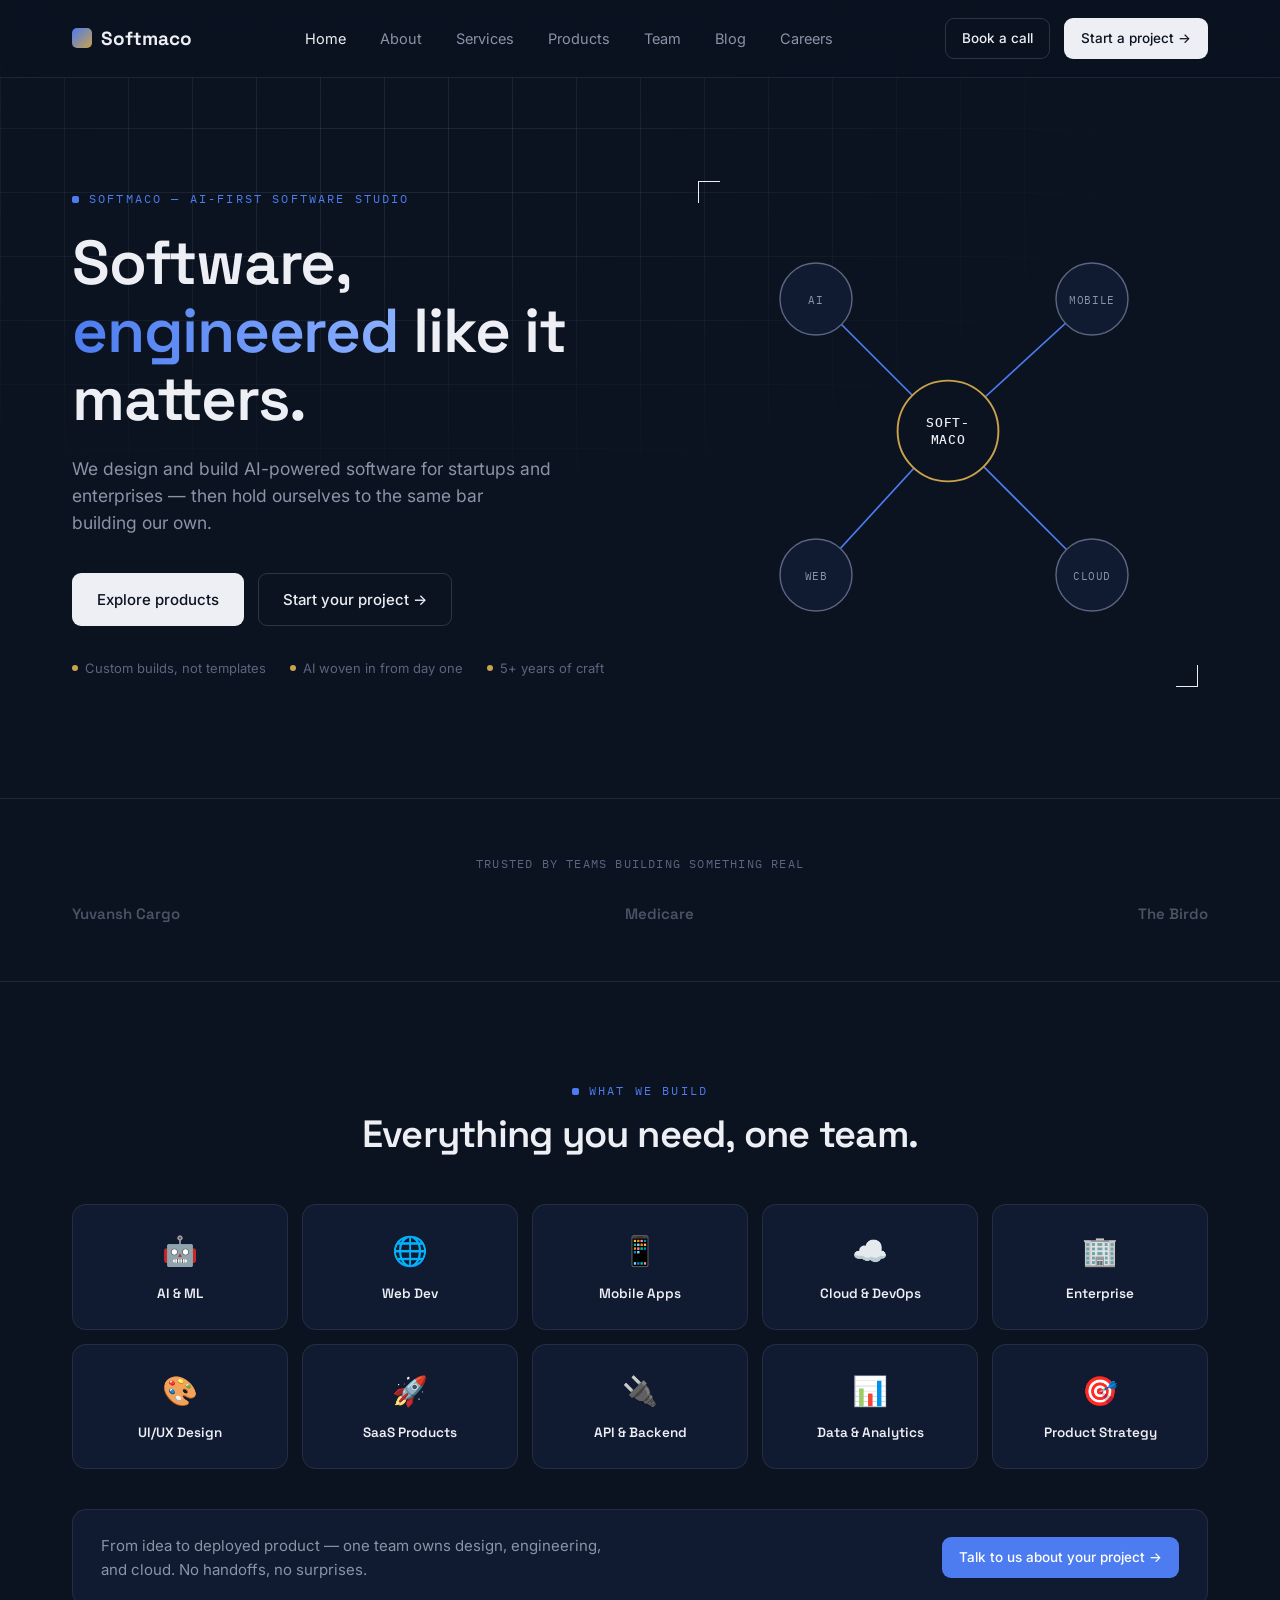
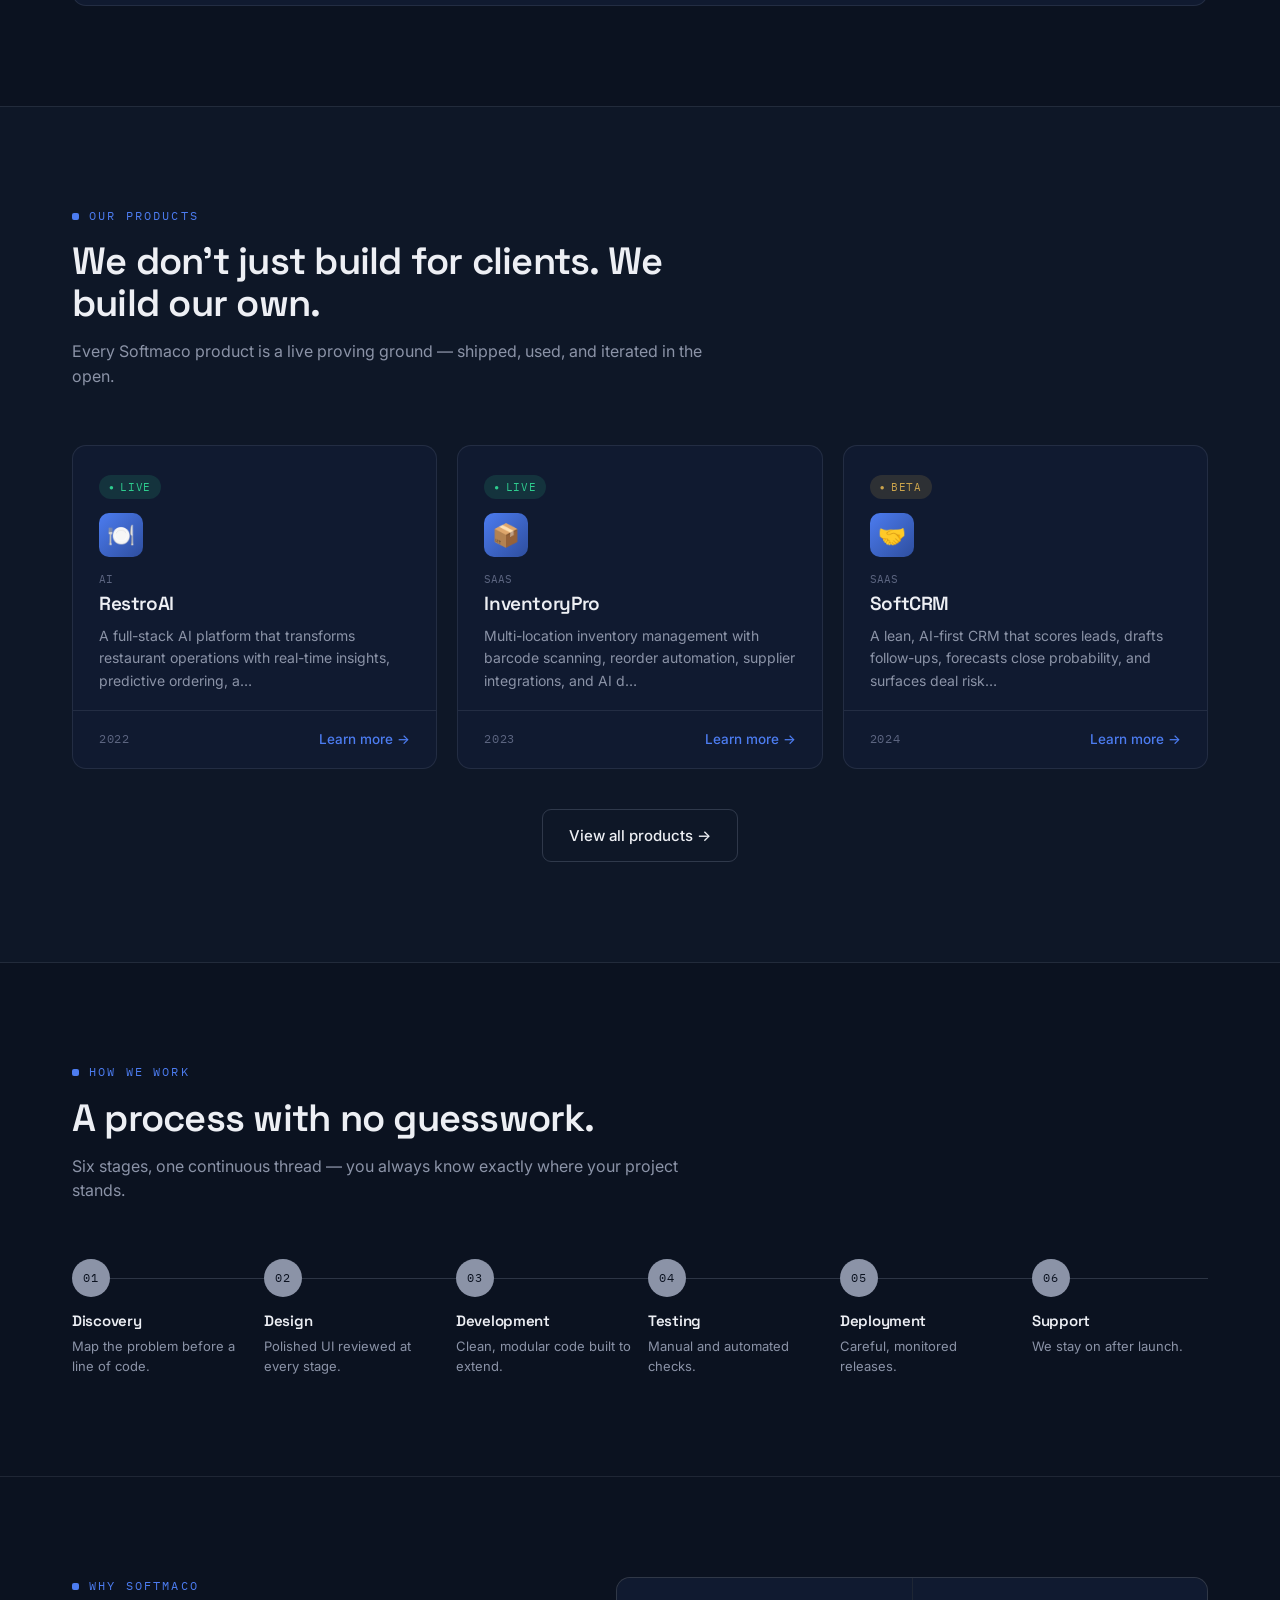
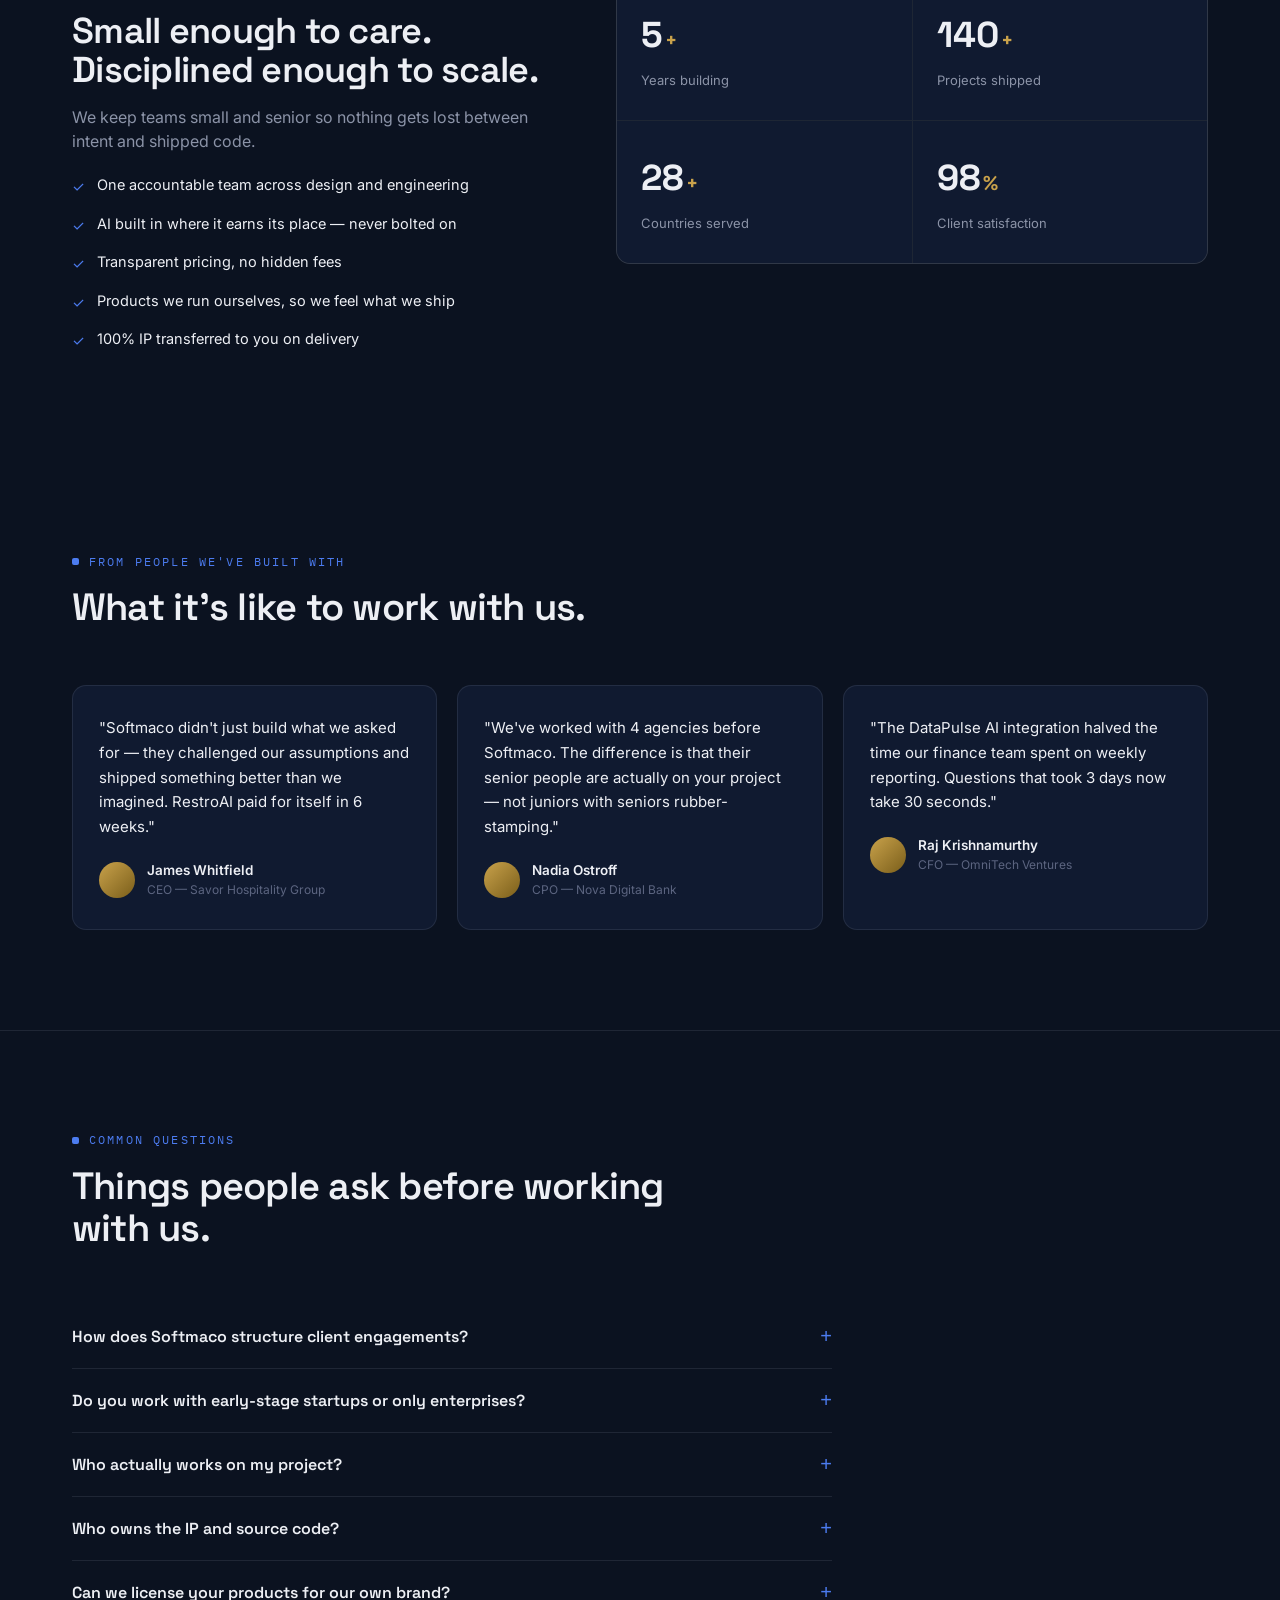
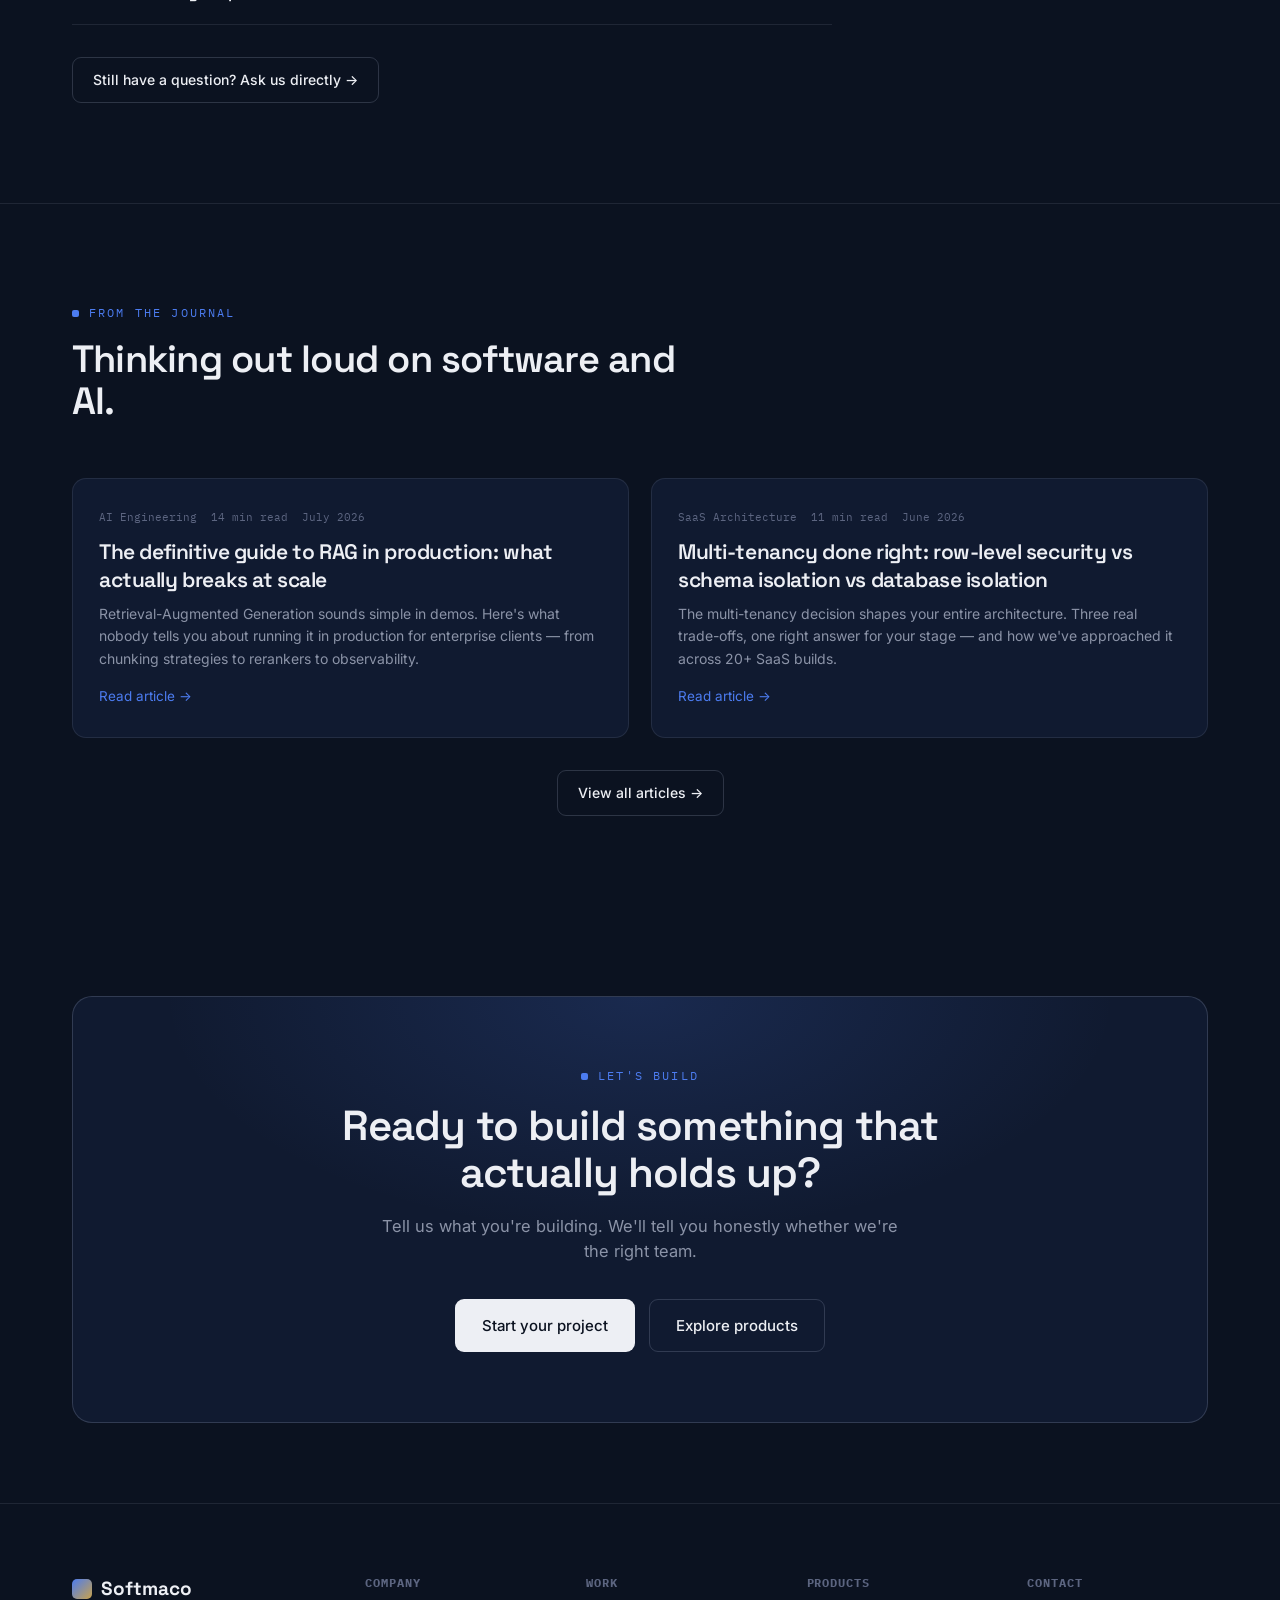
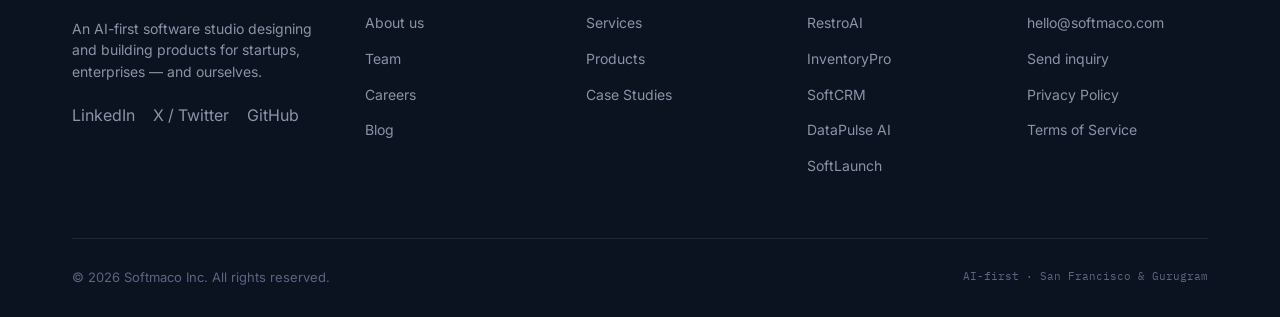
==== index.html @ 72029d17 "first commit" ====
<!DOCTYPE html>
<html lang="en">
<head>
  <meta charset="UTF-8">
  <meta name="viewport" content="width=device-width, initial-scale=1.0">
  <title>Softmaco — Software, engineered like it matters.</title>
  <meta name="description" content="Softmaco is an AI-first software studio. Custom software, AI solutions, mobile apps, SaaS, and enterprise digital products.">
  <meta property="og:title" content="Softmaco — Software, engineered like it matters.">
  <meta property="og:description" content="We design and build AI-powered products for startups and enterprises — then hold ourselves to the same bar building our own.">
  <meta property="og:type" content="website">
  <link rel="stylesheet" href="/css/theme.css">
  <style>
    /* ── page-specific overrides ── */
    main { padding-top: 0; }

    /* HERO */
    .hero {
      position: relative;
      padding: 190px 0 120px;
      overflow: hidden;
    }
    .hero::before {
      content: "";
      position: absolute;
      inset: 0;
      background-image:
        linear-gradient(var(--line) 1px, transparent 1px),
        linear-gradient(90deg, var(--line) 1px, transparent 1px);
      background-size: 64px 64px;
      mask-image: radial-gradient(ellipse 80% 60% at 30% 20%, black 10%, transparent 75%);
      -webkit-mask-image: radial-gradient(ellipse 80% 60% at 30% 20%, black 10%, transparent 75%);
      pointer-events: none;
    }
    .hero-grid {
      display: grid;
      grid-template-columns: 1.05fr 0.95fr;
      gap: 40px;
      align-items: center;
      position: relative;
    }
    .hero h1 { font-size: clamp(38px, 5vw, 62px); margin: 20px 0 22px; max-width: 620px; }
    .hero h1 .hl {
      background: linear-gradient(90deg, var(--azure), #8AB0FF);
      -webkit-background-clip: text;
      background-clip: text;
      color: transparent;
    }
    .hero p { color: var(--muted); font-size: 17.5px; max-width: 480px; margin-bottom: 36px; }
    .hero-actions { display: flex; gap: 14px; flex-wrap: wrap; }
    .hero-actions .btn { padding: 14px 24px; font-size: 15px; }
    .hero-note { margin-top: 32px; display: flex; gap: 24px; color: var(--muted-2); font-size: 13px; flex-wrap: wrap; }
    .hero-note span { display: flex; align-items: center; gap: 7px; }
    .hero-note .dot { width: 6px; height: 6px; border-radius: 50%; background: var(--brass); flex-shrink: 0; }

    /* DIAGRAM */
    .diagram-wrap { display: flex; align-items: center; justify-content: center; }
    .diagram-frame { position: relative; width: 100%; max-width: 480px; aspect-ratio: 1/1; }
    .diagram-frame svg { width: 100%; height: 100%; overflow: visible; }
    .corner { position: absolute; width: 22px; height: 22px; border-color: var(--line-strong); }
    .corner.tl { top:-10px; left:-10px; border-top:1px solid; border-left:1px solid; }
    .corner.br { bottom:-10px; right:-10px; border-bottom:1px solid; border-right:1px solid; }
    .node-path { stroke:var(--azure); stroke-width:1.4; fill:none; stroke-dasharray:340; stroke-dashoffset:340; animation:draw 1.6s ease forwards; }
    .node-path.d1{animation-delay:.15s} .node-path.d2{animation-delay:.3s} .node-path.d3{animation-delay:.45s} .node-path.d4{animation-delay:.6s}
    @keyframes draw { to { stroke-dashoffset: 0; } }
    .node-dot { fill:var(--panel); stroke:var(--muted-2); stroke-width:1.2; }
    .node-core { fill:var(--ink); stroke:var(--brass); stroke-width:1.6; animation:pulse-c 2.6s ease-in-out infinite; }
    @keyframes pulse-c { 0%,100%{filter:drop-shadow(0 0 0 rgba(201,162,75,.4))} 50%{filter:drop-shadow(0 0 8px rgba(201,162,75,.55))} }
    .node-label { font-family:'IBM Plex Mono',monospace; font-size:9.5px; fill:var(--muted); letter-spacing:.05em; }
    .node-label.core { fill:var(--text); font-size:11px; font-weight:500; }

    /* TRUSTED */
    .trusted { padding: 56px 0; border-top: 1px solid var(--line); border-bottom: 1px solid var(--line); }
    .trusted-label { color:var(--muted-2); font-size:12px; margin-bottom:28px; text-align:center; font-family:'IBM Plex Mono',monospace; text-transform:uppercase; letter-spacing:.1em; }
    .logo-row { display:flex; justify-content:space-between; align-items:center; flex-wrap:wrap; gap:28px; opacity:0.5; }
    .logo-row span { font-family:'Space Grotesk',sans-serif; font-weight:600; font-size:15px; color:var(--muted); }

    /* SERVICE CARD */
    .svc-icon { width:38px; height:38px; border-radius:9px; background:var(--azure-soft); display:flex; align-items:center; justify-content:center; font-size:17px; margin-bottom:18px; }
    .card-link { display:inline-flex; align-items:center; gap:6px; margin-top:18px; font-size:13.5px; color:var(--azure); font-weight:500; }

    /* PRODUCT CARD */
    .prod-card { padding:0; overflow:hidden; cursor:pointer; }
    .prod-top { padding:26px 26px 0; }
    .prod-logo { width:44px; height:44px; border-radius:10px; background:linear-gradient(135deg,var(--azure),#2E4E9E); display:flex; align-items:center; justify-content:center; font-size:1.4rem; margin-bottom:14px; }
    .prod-cat { font-family:'IBM Plex Mono',monospace; font-size:11px; color:var(--muted-2); text-transform:uppercase; margin-bottom:6px; }
    .prod-card h3 { font-size:19px; margin-bottom:10px; }
    .prod-desc { font-size:14px; color:var(--muted); line-height:1.6; }
    .prod-bottom { display:flex; justify-content:space-between; align-items:center; padding:18px 26px; margin-top:18px; border-top:1px solid var(--line); }
    .prod-year { font-family:'IBM Plex Mono',monospace; font-size:12px; color:var(--muted-2); }
    .prod-link { font-size:13.5px; color:var(--azure); font-weight:500; }

    /* PROCESS RAIL */
    .process-rail { display:grid; grid-template-columns:repeat(6,1fr); gap:16px; position:relative; }
    .process-rail::before { content:""; position:absolute; top:19px; left:0; right:0; height:1px; background:var(--line-strong); }
    .process-step { position:relative; z-index:1; }
    .process-num { font-family:'IBM Plex Mono',monospace; font-size:12px; color:var(--ink); background:var(--muted); width:38px; height:38px; border-radius:50%; display:flex; align-items:center; justify-content:center; margin-bottom:16px; transition:background .25s, color .25s; }
    .process-step:hover .process-num { background:var(--azure); color:#fff; }
    .process-step h4 { font-size:15px; margin-bottom:6px; }
    .process-step p { font-size:13px; color:var(--muted); }

    /* WHY */
    .why-layout { display:grid; grid-template-columns:0.9fr 1.1fr; gap:60px; align-items:start; }
    .why-list { margin-top:20px; display:flex; flex-direction:column; gap:14px; }
    .why-list li { display:flex; gap:12px; align-items:flex-start; font-size:14.5px; }
    .why-list .tick { color:var(--azure); flex-shrink:0; margin-top:2px; }

    /* TESTI */
    .testi-card blockquote { font-size:15px; line-height:1.65; margin-bottom:20px; }
    .testi-who { display:flex; align-items:center; gap:12px; }
    .testi-avatar { width:36px; height:36px; border-radius:50%; background:linear-gradient(135deg,var(--brass),#7a5e1a); flex-shrink:0; }
    .testi-name { font-size:13.5px; font-weight:600; }
    .testi-role { font-size:12px; color:var(--muted-2); }

    /* FAQ */
    .faq-item { border-bottom:1px solid var(--line); }
    .faq-btn { width:100%; padding:20px 0; background:none; border:none; display:flex; align-items:center; justify-content:space-between; gap:16px; cursor:pointer; text-align:left; }
    .faq-q { font-family:'Space Grotesk',sans-serif; font-size:16px; font-weight:600; color:var(--text); }
    .faq-ic { color:var(--azure); font-size:20px; flex-shrink:0; transition:transform .25s; }
    .faq-a { display:none; padding:0 0 20px; color:var(--muted); font-size:14.5px; line-height:1.75; }

    /* BLOG */
    .blog-meta { font-family:'IBM Plex Mono',monospace; font-size:11px; color:var(--muted-2); display:flex; gap:14px; margin-bottom:12px; }

    @media(max-width:980px) {
      .hero-grid { grid-template-columns:1fr; }
      .process-rail { grid-template-columns:repeat(3,1fr); }
      .process-rail::before { display:none; }
      .why-layout { grid-template-columns:1fr; }
    }
    @media(max-width:640px) {
      .hero { padding:140px 0 80px; }
      .process-rail { grid-template-columns:repeat(2,1fr); }
    }
  </style>
</head>
<body>
  <!-- shared.js injects <header> here -->

  <main>
    <!-- ── HERO ── -->
    <section class="hero">
      <div class="wrap hero-grid">
        <div>
          <div class="eyebrow">SOFTMACO — AI-FIRST SOFTWARE STUDIO</div>
          <h1>Software,<br><span class="hl">engineered</span> like it matters.</h1>
          <p>We design and build AI-powered software for startups and enterprises — then hold ourselves to the same bar building our own.</p>
          <div class="hero-actions">
            <a href="/products.html" class="btn btn-primary">Explore products</a>
            <a href="/contact.html" class="btn btn-ghost">Start your project →</a>
          </div>
          <div class="hero-note">
            <span><span class="dot"></span>Custom builds, not templates</span>
            <span><span class="dot"></span>AI woven in from day one</span>
            <span><span class="dot"></span>5+ years of craft</span>
          </div>
        </div>
        <!-- Diagram -->
        <div class="diagram-wrap">
          <div class="diagram-frame">
            <div class="corner tl"></div>
            <div class="corner br"></div>
            <svg viewBox="0 0 400 400">
              <path class="node-path d1" d="M200 200 L90 90"/>
              <path class="node-path d2" d="M200 200 L320 90"/>
              <path class="node-path d3" d="M200 200 L90 320"/>
              <path class="node-path d4" d="M200 200 L320 320"/>
              <circle class="node-dot" cx="90" cy="90" r="30"/>
              <text class="node-label" x="90" y="94" text-anchor="middle">AI</text>
              <circle class="node-dot" cx="320" cy="90" r="30"/>
              <text class="node-label" x="320" y="94" text-anchor="middle">MOBILE</text>
              <circle class="node-dot" cx="90" cy="320" r="30"/>
              <text class="node-label" x="90" y="324" text-anchor="middle">WEB</text>
              <circle class="node-dot" cx="320" cy="320" r="30"/>
              <text class="node-label" x="320" y="324" text-anchor="middle">CLOUD</text>
              <circle class="node-core" cx="200" cy="200" r="42"/>
              <text class="node-label core" x="200" y="197" text-anchor="middle">SOFT-</text>
              <text class="node-label core" x="200" y="211" text-anchor="middle">MACO</text>
            </svg>
          </div>
        </div>
      </div>
    </section>

    <!-- ── TRUSTED BY ── -->
    <section class="trusted">
      <div class="wrap">
        <div class="trusted-label">Trusted by teams building something real</div>
        <div class="logo-row">
          <span>Yuvansh Cargo</span>
          <span>Medicare</span>
          <span>The Birdo</span>
        </div>
      </div>
    </section>


    <!-- ── SERVICES ── -->
    <section id="services">
      <div class="wrap">
        <div class="section-head center reveal" style="max-width:580px;margin:0 auto 48px;">
          <div class="eyebrow center">WHAT WE BUILD</div>
          <h2 style="font-size:clamp(26px,3.4vw,38px);margin-top:14px;">Everything you need, one team.</h2>
        </div>

        <!-- Service tile grid -->
        <div class="svc-grid" style="display:grid;grid-template-columns:repeat(5,1fr);gap:14px;">
          <div class="svc-tile card reveal" style="padding:24px 18px;text-align:center;cursor:default;">
            <div class="svc-tile-icon">🤖</div>
            <div class="svc-tile-title">AI & ML</div>
          </div>
          <div class="svc-tile card reveal" style="padding:24px 18px;text-align:center;cursor:default;">
            <div class="svc-tile-icon">🌐</div>
            <div class="svc-tile-title">Web Dev</div>
          </div>
          <div class="svc-tile card reveal" style="padding:24px 18px;text-align:center;cursor:default;">
            <div class="svc-tile-icon">📱</div>
            <div class="svc-tile-title">Mobile Apps</div>
          </div>
          <div class="svc-tile card reveal" style="padding:24px 18px;text-align:center;cursor:default;">
            <div class="svc-tile-icon">☁️</div>
            <div class="svc-tile-title">Cloud & DevOps</div>
          </div>
          <div class="svc-tile card reveal" style="padding:24px 18px;text-align:center;cursor:default;">
            <div class="svc-tile-icon">🏢</div>
            <div class="svc-tile-title">Enterprise</div>
          </div>
          <div class="svc-tile card reveal" style="padding:24px 18px;text-align:center;cursor:default;">
            <div class="svc-tile-icon">🎨</div>
            <div class="svc-tile-title">UI/UX Design</div>
          </div>
          <div class="svc-tile card reveal" style="padding:24px 18px;text-align:center;cursor:default;">
            <div class="svc-tile-icon">🚀</div>
            <div class="svc-tile-title">SaaS Products</div>
          </div>
          <div class="svc-tile card reveal" style="padding:24px 18px;text-align:center;cursor:default;">
            <div class="svc-tile-icon">🔌</div>
            <div class="svc-tile-title">API & Backend</div>
          </div>
          <div class="svc-tile card reveal" style="padding:24px 18px;text-align:center;cursor:default;">
            <div class="svc-tile-icon">📊</div>
            <div class="svc-tile-title">Data & Analytics</div>
          </div>
          <div class="svc-tile card reveal" style="padding:24px 18px;text-align:center;cursor:default;">
            <div class="svc-tile-icon">🎯</div>
            <div class="svc-tile-title">Product Strategy</div>
          </div>
        </div>

        <!-- Tagline row -->
        <div class="svc-tagline reveal" style="display:flex;align-items:center;justify-content:space-between;flex-wrap:wrap;gap:20px;margin-top:40px;padding:24px 28px;background:var(--panel);border:1px solid var(--line);border-radius:var(--radius);">
          <p style="font-size:15px;color:var(--muted);max-width:500px;">From idea to deployed product — one team owns design, engineering, and cloud. No handoffs, no surprises.</p>
          <a href="/contact.html" class="btn btn-azure btn-sm" style="flex-shrink:0;">Talk to us about your project →</a>
        </div>
      </div>
    </section>

    <style>
      .svc-tile-icon { font-size:1.8rem; margin-bottom:10px; }
      .svc-tile-title { font-family:'Space Grotesk',sans-serif; font-size:13.5px; font-weight:600; color:var(--text); }
      .svc-tile:hover .svc-tile-icon { transform:scale(1.12); transition:transform .2s; }
      @media(max-width:980px){ .svc-grid{ grid-template-columns:repeat(4,1fr) !important; } }
      @media(max-width:600px){ .svc-grid{ grid-template-columns:repeat(2,1fr) !important; } }
    </style>



    <!-- ── PRODUCTS PREVIEW ── -->
    <section style="background:var(--panel-3);border-top:1px solid var(--line);border-bottom:1px solid var(--line);">
      <div class="wrap">
        <div class="section-head reveal">
          <div class="eyebrow">OUR PRODUCTS</div>
          <h2>We don't just build for clients. We build our own.</h2>
          <p>Every Softmaco product is a live proving ground — shipped, used, and iterated in the open.</p>
        </div>
        <div class="g3" id="home-products">
          <!-- filled by JS -->
        </div>
        <div style="text-align:center;margin-top:40px;" class="reveal">
          <a href="/products.html" class="btn btn-ghost btn-lg">View all products →</a>
        </div>
      </div>
    </section>

    <!-- ── PROCESS ── -->
    <section>
      <div class="wrap">
        <div class="section-head reveal">
          <div class="eyebrow">HOW WE WORK</div>
          <h2>A process with no guesswork.</h2>
          <p>Six stages, one continuous thread — you always know exactly where your project stands.</p>
        </div>
        <div class="process-rail">
          <div class="process-step reveal">
            <div class="process-num mono">01</div>
            <h4>Discovery</h4>
            <p>Map the problem before a line of code.</p>
          </div>
          <div class="process-step reveal">
            <div class="process-num mono">02</div>
            <h4>Design</h4>
            <p>Polished UI reviewed at every stage.</p>
          </div>
          <div class="process-step reveal">
            <div class="process-num mono">03</div>
            <h4>Development</h4>
            <p>Clean, modular code built to extend.</p>
          </div>
          <div class="process-step reveal">
            <div class="process-num mono">04</div>
            <h4>Testing</h4>
            <p>Manual and automated checks.</p>
          </div>
          <div class="process-step reveal">
            <div class="process-num mono">05</div>
            <h4>Deployment</h4>
            <p>Careful, monitored releases.</p>
          </div>
          <div class="process-step reveal">
            <div class="process-num mono">06</div>
            <h4>Support</h4>
            <p>We stay on after launch.</p>
          </div>
        </div>
      </div>
    </section>

    <!-- ── WHY SOFTMACO ── -->
    <section style="border-top:1px solid var(--line);">
      <div class="wrap why-layout">
        <div class="reveal">
          <div class="eyebrow">WHY SOFTMACO</div>
          <h2 style="font-size:clamp(26px,3vw,36px);margin-top:16px;">Small enough to care.<br>Disciplined enough to scale.</h2>
          <p style="color:var(--muted);margin-top:14px;">We keep teams small and senior so nothing gets lost between intent and shipped code.</p>
          <ul class="why-list">
            <li><span class="tick">✓</span>One accountable team across design and engineering</li>
            <li><span class="tick">✓</span>AI built in where it earns its place — never bolted on</li>
            <li><span class="tick">✓</span>Transparent pricing, no hidden fees</li>
            <li><span class="tick">✓</span>Products we run ourselves, so we feel what we ship</li>
            <li><span class="tick">✓</span>100% IP transferred to you on delivery</li>
          </ul>
        </div>
        <div class="stat-grid reveal">
          <div class="stat-cell"><div class="stat-num">5<span class="unit">+</span></div><div class="stat-label">Years building</div></div>
          <div class="stat-cell"><div class="stat-num">140<span class="unit">+</span></div><div class="stat-label">Projects shipped</div></div>
          <div class="stat-cell"><div class="stat-num">28<span class="unit">+</span></div><div class="stat-label">Countries served</div></div>
          <div class="stat-cell"><div class="stat-num">98<span class="unit">%</span></div><div class="stat-label">Client satisfaction</div></div>
        </div>
      </div>
    </section>

    <!-- ── TESTIMONIALS ── -->
    <section>
      <div class="wrap">
        <div class="section-head reveal">
          <div class="eyebrow">FROM PEOPLE WE'VE BUILT WITH</div>
          <h2>What it's like to work with us.</h2>
        </div>
        <div class="g3">
          <div class="card testi-card reveal">
            <blockquote>"Softmaco didn't just build what we asked for — they challenged our assumptions and shipped something better than we imagined. RestroAI paid for itself in 6 weeks."</blockquote>
            <div class="testi-who">
              <div class="testi-avatar"></div>
              <div><div class="testi-name">James Whitfield</div><div class="testi-role">CEO — Savor Hospitality Group</div></div>
            </div>
          </div>
          <div class="card testi-card reveal">
            <blockquote>"We've worked with 4 agencies before Softmaco. The difference is that their senior people are actually on your project — not juniors with seniors rubber-stamping."</blockquote>
            <div class="testi-who">
              <div class="testi-avatar"></div>
              <div><div class="testi-name">Nadia Ostroff</div><div class="testi-role">CPO — Nova Digital Bank</div></div>
            </div>
          </div>
          <div class="card testi-card reveal">
            <blockquote>"The DataPulse AI integration halved the time our finance team spent on weekly reporting. Questions that took 3 days now take 30 seconds."</blockquote>
            <div class="testi-who">
              <div class="testi-avatar"></div>
              <div><div class="testi-name">Raj Krishnamurthy</div><div class="testi-role">CFO — OmniTech Ventures</div></div>
            </div>
          </div>
        </div>
      </div>
    </section>

    <!-- ── FAQ ── -->
    <section style="border-top:1px solid var(--line);">
      <div class="wrap">
        <div class="section-head reveal">
          <div class="eyebrow">COMMON QUESTIONS</div>
          <h2>Things people ask before working with us.</h2>
        </div>
        <div style="max-width:760px;margin-bottom:32px;" id="home-faq">
          <!-- filled by JS -->
        </div>
        <a href="/contact.html" class="btn btn-ghost reveal">Still have a question? Ask us directly →</a>
      </div>
    </section>

    <!-- ── BLOG TEASER ── -->
    <section style="border-top:1px solid var(--line);">
      <div class="wrap">
        <div class="section-head reveal">
          <div class="eyebrow">FROM THE JOURNAL</div>
          <h2>Thinking out loud on software and AI.</h2>
        </div>
        <div class="g2" id="home-blog">
          <!-- filled by JS -->
        </div>
        <div style="text-align:center;margin-top:32px;" class="reveal">
          <a href="/blog.html" class="btn btn-ghost">View all articles →</a>
        </div>
      </div>
    </section>

    <!-- ── CTA ── -->
    <section style="padding:80px 0;">
      <div class="wrap">
        <div class="cta-box reveal">
          <div class="eyebrow center" style="margin-bottom:18px;">LET'S BUILD</div>
          <h2>Ready to build something that actually holds up?</h2>
          <p>Tell us what you're building. We'll tell you honestly whether we're the right team.</p>
          <div class="cta-actions">
            <a href="/contact.html" class="btn btn-primary btn-lg">Start your project</a>
            <a href="/products.html" class="btn btn-ghost btn-lg">Explore products</a>
          </div>
        </div>
      </div>
    </section>
  </main>

  <!-- shared.js injects <footer> here -->
  <script src="/js/data.js"></script>
  <script src="/js/shared.js"></script>
  <script>
    /* ── Product preview (first 3) ── */
    function badgeHtml(s) {
      if (s==='Live') return '<span class="badge badge-live">Live</span>';
      if (s==='Beta') return '<span class="badge badge-beta">Beta</span>';
      return '<span class="badge badge-dev">' + s + '</span>';
    }

    const grid = document.getElementById('home-products');
    grid.innerHTML = SOFTMACO_DATA.products.slice(0, 3).map(p => `
      <div class="card prod-card reveal" onclick="location.href='/product.html?id=${p.id}'">
        <div class="prod-top">
          ${badgeHtml(p.status)}
          <div class="prod-logo" style="margin-top:14px;">${p.logo}</div>
          <div class="prod-cat">${p.category}</div>
          <h3>${p.name}</h3>
          <p class="prod-desc">${p.description.substring(0,110)}…</p>
        </div>
        <div class="prod-bottom">
          <span class="prod-year mono">${p.launchDate}</span>
          <span class="prod-link">Learn more →</span>
        </div>
      </div>`).join('');

    /* ── FAQ accordion ── */
    const faqEl = document.getElementById('home-faq');
    faqEl.innerHTML = SOFTMACO_DATA.faqs.slice(0, 5).map((f, i) => `
      <div class="faq-item reveal">
        <button class="faq-btn" onclick="var a=this.nextElementSibling,ic=this.querySelector('.faq-ic'),op=a.style.display==='block';a.style.display=op?'none':'block';ic.style.transform=op?'rotate(0deg)':'rotate(45deg)'">
          <span class="faq-q">${f.question}</span>
          <span class="faq-ic">+</span>
        </button>
        <div class="faq-a">${f.answer}</div>
      </div>`).join('');

    /* ── Blog teaser (first 2) ── */
    const blogEl = document.getElementById('home-blog');
    blogEl.innerHTML = SOFTMACO_DATA.blogPosts.slice(0, 2).map(b => `
      <div class="card reveal" style="cursor:pointer;" onclick="location.href='/blog.html'">
        <div class="blog-meta"><span>${b.category}</span><span>${b.readTime}</span><span>${b.date}</span></div>
        <h3 style="font-size:clamp(17px,2vw,21px);margin-bottom:10px;line-height:1.3;">${b.title}</h3>
        <p style="color:var(--muted);font-size:14px;line-height:1.6;margin-bottom:16px;">${b.excerpt}</p>
        <div style="color:var(--azure);font-size:13.5px;">Read article →</div>
      </div>`).join('');
  </script>
</body>
</html>
---- css/theme.css ----
/* ============================================================
   SOFTMACO — Shared Design System  (theme.css)
   Blueprint Dark Theme · Space Grotesk / IBM Plex Mono / Inter
   ============================================================ */
@import url('https://fonts.googleapis.com/css2?family=Space+Grotesk:wght@400;500;600;700&family=Inter:wght@400;500;600&family=IBM+Plex+Mono:wght@400;500&display=swap');

:root {
  --ink: #0B1220; --panel: #101A30; --panel-2: #14203A; --panel-3: #0e1727;
  --line: rgba(200,210,235,.10); --line-strong: rgba(200,210,235,.18);
  --azure: #4C7CF0; --azure-soft: rgba(76,124,240,.14); --azure-glow: rgba(76,124,240,.30);
  --brass: #C9A24B; --brass-soft: rgba(201,162,75,.16);
  --emerald: #2ECC8E; --emerald-soft: rgba(46,204,142,.14);
  --rose: #F04C6C;
  --text: #EDEFF4; --muted: #8B93A7; --muted-2: #5C6580;
  --radius: 14px; --radius-sm: 8px; --radius-lg: 20px;
}
*,*::before,*::after{box-sizing:border-box;margin:0;padding:0}
html{scroll-behavior:smooth}
body{background:var(--ink);color:var(--text);font-family:'Inter',sans-serif;line-height:1.55;-webkit-font-smoothing:antialiased;overflow-x:hidden}
::selection{background:var(--azure);color:#fff}
a{color:inherit;text-decoration:none} ul{list-style:none} img{max-width:100%;display:block}
h1,h2,h3,h4{font-family:'Space Grotesk',sans-serif;font-weight:600;letter-spacing:-.02em;line-height:1.1}
:focus-visible{outline:2px solid var(--azure);outline-offset:3px;border-radius:4px}

/* ── layout ── */
.wrap{max-width:1200px;margin:0 auto;padding:0 32px}
.g2{display:grid;grid-template-columns:repeat(2,1fr);gap:22px}
.g3{display:grid;grid-template-columns:repeat(3,1fr);gap:20px}
.g4{display:grid;grid-template-columns:repeat(4,1fr);gap:18px}
@media(max-width:980px){.g3,.g4{grid-template-columns:repeat(2,1fr)}}
@media(max-width:600px){.g2,.g3,.g4{grid-template-columns:1fr}}

/* ── type helpers ── */
.mono{font-family:'IBM Plex Mono',monospace;letter-spacing:.06em}
.eyebrow{font-family:'IBM Plex Mono',monospace;font-size:12px;letter-spacing:.18em;text-transform:uppercase;color:var(--azure);display:flex;align-items:center;gap:10px}
.eyebrow::before{content:"";width:7px;height:7px;background:var(--azure);border-radius:2px;flex-shrink:0}
.eyebrow.center{justify-content:center}

/* ── buttons ── */
.btn{display:inline-flex;align-items:center;gap:8px;padding:11px 20px;border-radius:9px;font-size:14px;font-weight:500;cursor:pointer;border:1px solid transparent;transition:transform .18s,box-shadow .18s,background .18s,border-color .18s;white-space:nowrap;font-family:'Inter',sans-serif}
.btn-primary{background:var(--text);color:var(--ink)}
.btn-primary:hover{transform:translateY(-1px);box-shadow:0 8px 24px rgba(237,239,244,.15)}
.btn-ghost{border-color:var(--line-strong);color:var(--text);background:transparent}
.btn-ghost:hover{border-color:var(--azure);background:var(--azure-soft)}
.btn-azure{background:var(--azure);color:#fff}
.btn-azure:hover{transform:translateY(-1px);box-shadow:0 8px 24px var(--azure-glow)}
.btn-sm{padding:9px 16px;font-size:13.5px}
.btn-lg{padding:14px 26px;font-size:15px}

/* ── cards ── */
.card{position:relative;background:var(--panel);border:1px solid var(--line);border-radius:var(--radius);padding:30px 26px;transition:border-color .25s,transform .25s,background .25s}
.card::before,.card::after{content:"";position:absolute;width:14px;height:14px;border-color:var(--azure);opacity:0;transition:opacity .25s}
.card::before{top:8px;left:8px;border-top:1px solid;border-left:1px solid}
.card::after{bottom:8px;right:8px;border-bottom:1px solid;border-right:1px solid}
.card:hover{transform:translateY(-4px);border-color:rgba(76,124,240,.35);background:var(--panel-2)}
.card:hover::before,.card:hover::after{opacity:1}

/* ── section ── */
section{position:relative;padding:100px 0}
.section-head{max-width:640px;margin-bottom:56px}
.section-head h2{font-size:clamp(28px,3.4vw,38px);margin-top:16px}
.section-head p{color:var(--muted);margin-top:14px;font-size:16px}
.section-head.center{text-align:center;max-width:720px;margin-left:auto;margin-right:auto}

/* ── badges ── */
.badge{display:inline-flex;align-items:center;gap:6px;font-family:'IBM Plex Mono',monospace;font-size:10.5px;letter-spacing:.06em;text-transform:uppercase;padding:4px 10px;border-radius:100px}
.badge-live{color:var(--emerald);background:var(--emerald-soft)}
.badge-beta{color:var(--brass);background:var(--brass-soft)}
.badge-dev{color:var(--azure);background:var(--azure-soft)}
.badge-live::before,.badge-beta::before,.badge-dev::before{content:"●";font-size:8px}

/* ── tech pills ── */
.tech-row{display:flex;flex-wrap:wrap;gap:8px}
.tech-pill{padding:4px 10px;background:var(--panel-2);border:1px solid var(--line-strong);border-radius:var(--radius-sm);font-family:'IBM Plex Mono',monospace;font-size:11px;color:var(--muted)}

/* ── nav ── */
header{position:fixed;top:0;left:0;right:0;z-index:200;background:rgba(11,18,32,.72);backdrop-filter:blur(14px);-webkit-backdrop-filter:blur(14px);border-bottom:1px solid var(--line);transition:box-shadow .3s}
nav{max-width:1200px;margin:0 auto;padding:18px 32px;display:flex;align-items:center;justify-content:space-between}
.logo{font-family:'Space Grotesk',sans-serif;font-weight:700;font-size:19px;display:flex;align-items:center;gap:9px;cursor:pointer}
.logo .mark{width:20px;height:20px;border-radius:5px;background:linear-gradient(135deg,var(--azure),var(--brass));flex-shrink:0}
.nav-links{display:flex;gap:34px}
.nav-links a{font-size:14.5px;color:var(--muted);transition:color .2s}
.nav-links a:hover,.nav-links a.active{color:var(--text)}
.nav-cta{display:flex;align-items:center;gap:14px}
.menu-toggle{display:none;background:none;border:1px solid var(--line-strong);color:var(--text);font-size:18px;cursor:pointer;padding:8px 12px;border-radius:var(--radius-sm)}
.mobile-nav{display:none;position:fixed;top:61px;left:0;right:0;z-index:190;background:rgba(11,18,32,.97);backdrop-filter:blur(16px);border-bottom:1px solid var(--line);padding:24px 32px;flex-direction:column;gap:20px}
.mobile-nav.open{display:flex}
.mobile-nav a{font-size:16px;color:var(--muted)}
.mobile-nav a:hover{color:var(--text)}

/* ── footer ── */
footer{border-top:1px solid var(--line);padding:70px 0 30px}
.footer-top{display:grid;grid-template-columns:1.4fr repeat(4,1fr);gap:40px;margin-bottom:60px}
.footer-brand p{color:var(--muted);font-size:14px;margin-top:14px;max-width:260px}
.footer-col h5{font-family:'IBM Plex Mono',monospace;font-size:11.5px;letter-spacing:.08em;text-transform:uppercase;color:var(--muted-2);margin-bottom:18px}
.footer-col ul{display:flex;flex-direction:column;gap:11px}
.footer-col a{font-size:14px;color:var(--muted);transition:color .2s}
.footer-col a:hover{color:var(--text)}
.footer-bottom{display:flex;justify-content:space-between;align-items:center;padding-top:28px;border-top:1px solid var(--line);color:var(--muted-2);font-size:13px;flex-wrap:wrap;gap:16px}
.footer-social{display:flex;gap:18px}
.footer-social a{color:var(--muted);transition:color .2s}
.footer-social a:hover{color:var(--text)}

/* ── breadcrumb ── */
.breadcrumb{font-family:'IBM Plex Mono',monospace;font-size:12px;color:var(--muted-2);display:flex;gap:8px;align-items:center;margin-bottom:32px}
.breadcrumb a:hover{color:var(--text)}
.breadcrumb .sep{color:var(--muted-2)}
.breadcrumb .current{color:var(--azure)}

/* ── filter bar ── */
.filter-bar{display:flex;align-items:center;justify-content:space-between;gap:16px;margin-bottom:40px;flex-wrap:wrap}
.filter-pills{display:flex;gap:8px;flex-wrap:wrap}
.filter-pill{padding:8px 16px;background:var(--panel);border:1px solid var(--line);border-radius:100px;font-size:13px;color:var(--muted);cursor:pointer;transition:all .2s;font-family:'Inter',sans-serif}
.filter-pill:hover,.filter-pill.active{color:var(--text);border-color:var(--azure);background:var(--azure-soft)}
.search-wrap{position:relative}
.search-input{padding:9px 14px 9px 38px;background:var(--panel);border:1px solid var(--line-strong);border-radius:9px;color:var(--text);font-size:14px;outline:none;width:240px;font-family:'Inter',sans-serif}
.search-input:focus{border-color:var(--azure)}
.search-icon{position:absolute;left:12px;top:50%;transform:translateY(-50%);color:var(--muted-2);font-size:14px}

/* ── cta box ── */
.cta-box{position:relative;background:var(--panel);border:1px solid var(--line-strong);border-radius:20px;padding:70px 60px;text-align:center;overflow:hidden}
.cta-box::before{content:"";position:absolute;inset:0;background:radial-gradient(ellipse 60% 80% at 50% 0%,rgba(76,124,240,.16),transparent 70%);pointer-events:none}
.cta-box h2{font-size:clamp(28px,3.6vw,42px);max-width:640px;margin:0 auto 18px;position:relative}
.cta-box p{color:var(--muted);font-size:16.5px;max-width:520px;margin:0 auto 34px;position:relative}
.cta-actions{display:flex;gap:14px;justify-content:center;flex-wrap:wrap;position:relative}

/* ── stat grid ── */
.stat-grid{display:grid;grid-template-columns:repeat(2,1fr);gap:1px;background:var(--line);border:1px solid var(--line);border-radius:var(--radius);overflow:hidden}
.stat-cell{background:var(--panel);padding:30px 24px}
.stat-num{font-family:'Space Grotesk',sans-serif;font-size:36px;font-weight:700;display:flex;align-items:baseline;gap:2px}
.stat-num .unit{font-size:20px;color:var(--brass)}
.stat-label{color:var(--muted);font-size:13px;margin-top:6px}

/* ── reveal anim ── */
.reveal{opacity:0;transform:translateY(18px);transition:opacity .7s,transform .7s}
.reveal.in{opacity:1;transform:translateY(0)}

/* ── page fade ── */
main{animation:pageFade .35s ease}
@keyframes pageFade{from{opacity:0;transform:translateY(10px)}to{opacity:1;transform:translateY(0)}}

/* ── form ── */
.form-group{margin-bottom:20px}
.form-label{display:block;font-size:13px;color:var(--muted);margin-bottom:8px;font-family:'IBM Plex Mono',monospace;letter-spacing:.04em;text-transform:uppercase}
.form-input,.form-textarea,.form-select{width:100%;padding:12px 16px;background:var(--panel-2);border:1px solid var(--line-strong);border-radius:var(--radius-sm);color:var(--text);font-family:'Inter',sans-serif;font-size:14.5px;outline:none;transition:border-color .2s}
.form-input:focus,.form-textarea:focus,.form-select:focus{border-color:var(--azure)}
.form-textarea{resize:vertical;min-height:120px}

/* ── toast ── */
.toast-container{position:fixed;bottom:24px;right:24px;z-index:9999;display:flex;flex-direction:column;gap:10px}
.toast{padding:14px 20px;background:var(--panel-2);border:1px solid var(--emerald);border-radius:var(--radius);color:var(--text);font-size:14px;display:flex;align-items:center;gap:10px;box-shadow:0 12px 32px rgba(0,0,0,.4);animation:slideIn .3s ease}
@keyframes slideIn{from{opacity:0;transform:translateX(40px)}to{opacity:1;transform:translateX(0)}}

/* ── metric row ── */
.metric-row{display:grid;grid-template-columns:repeat(3,1fr);gap:1px;background:var(--line);border-radius:var(--radius-sm);overflow:hidden;margin-top:24px}
.metric-cell{background:var(--panel-2);padding:20px 16px;text-align:center}
.metric-val{font-family:'Space Grotesk',sans-serif;font-size:28px;font-weight:700;color:var(--azure)}
.metric-lbl{font-size:12px;color:var(--muted);margin-top:4px}

/* ── responsive ── */
@media(max-width:980px){.footer-top{grid-template-columns:1fr 1fr}}
@media(max-width:640px){
  .nav-links{display:none}.nav-cta .btn-ghost{display:none}.menu-toggle{display:block}
  section{padding:72px 0}.cta-box{padding:48px 24px}
  .footer-top{grid-template-columns:1fr;gap:32px}
}
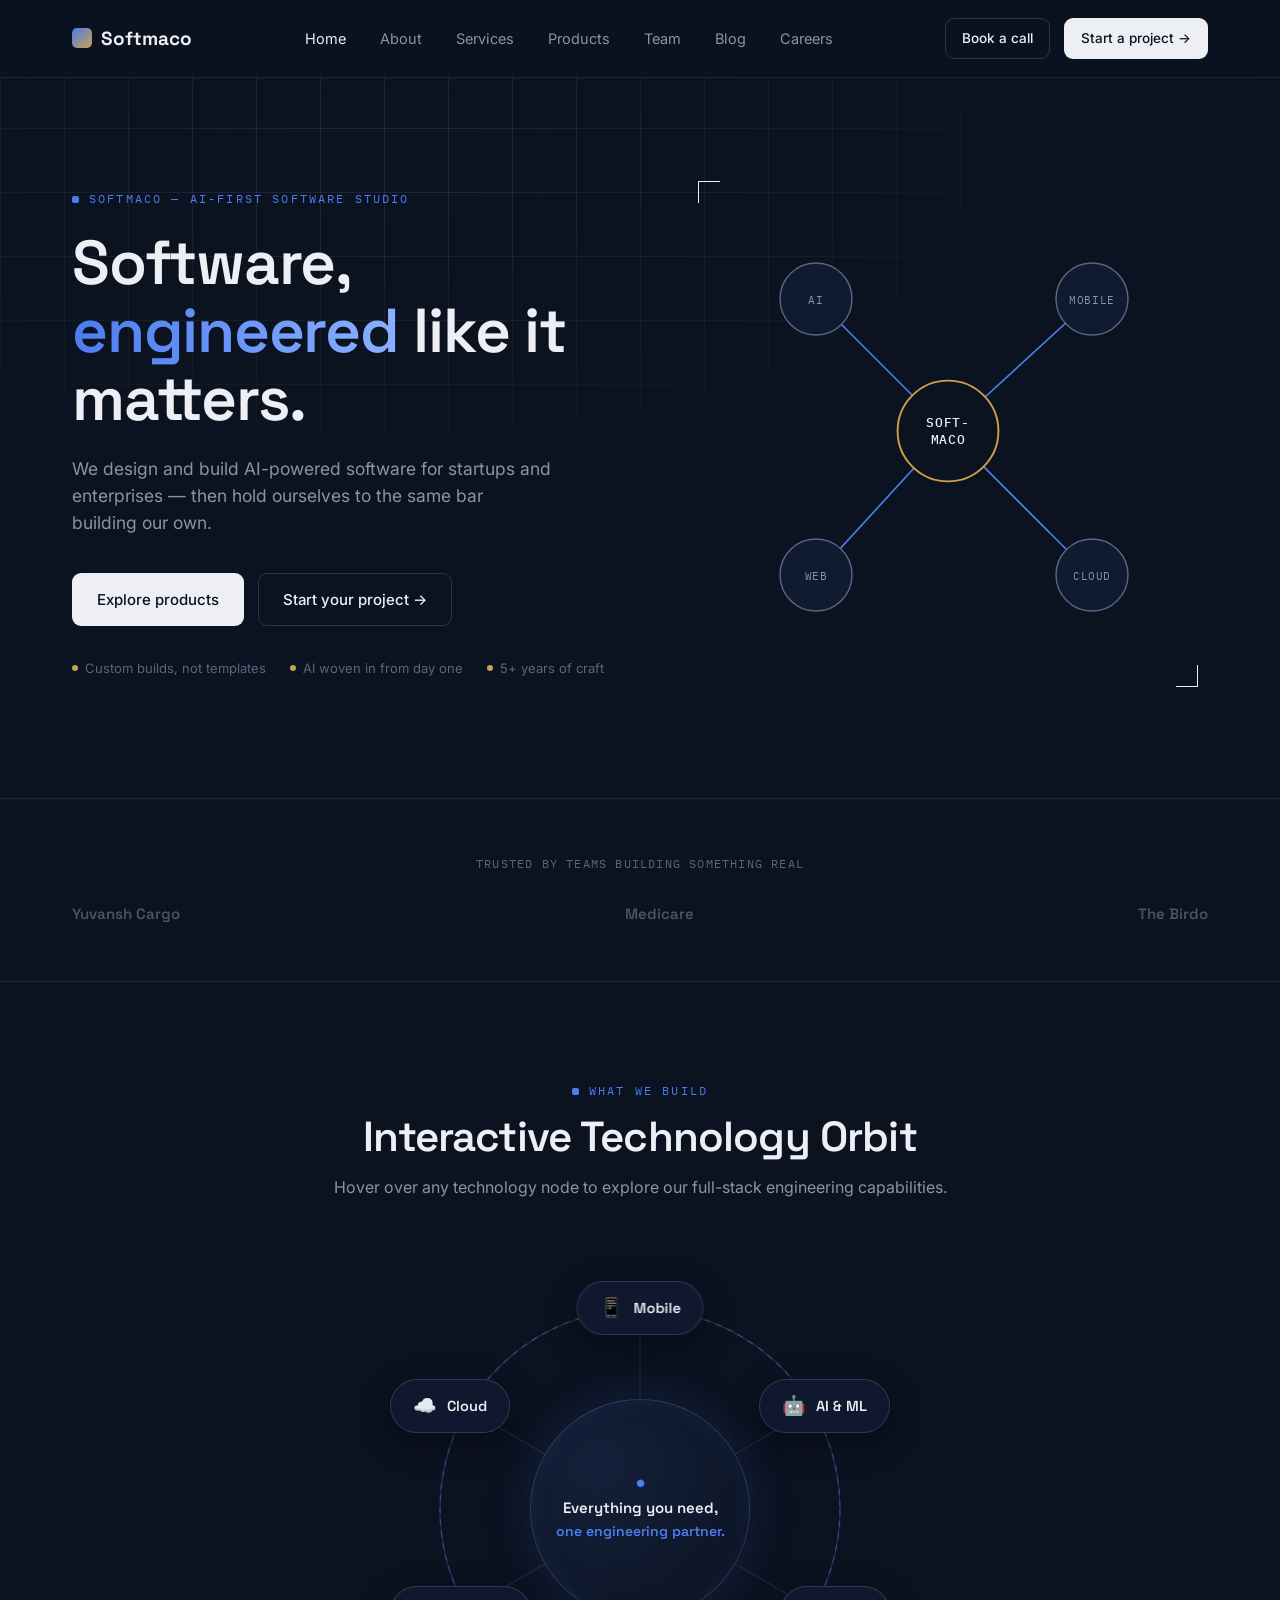
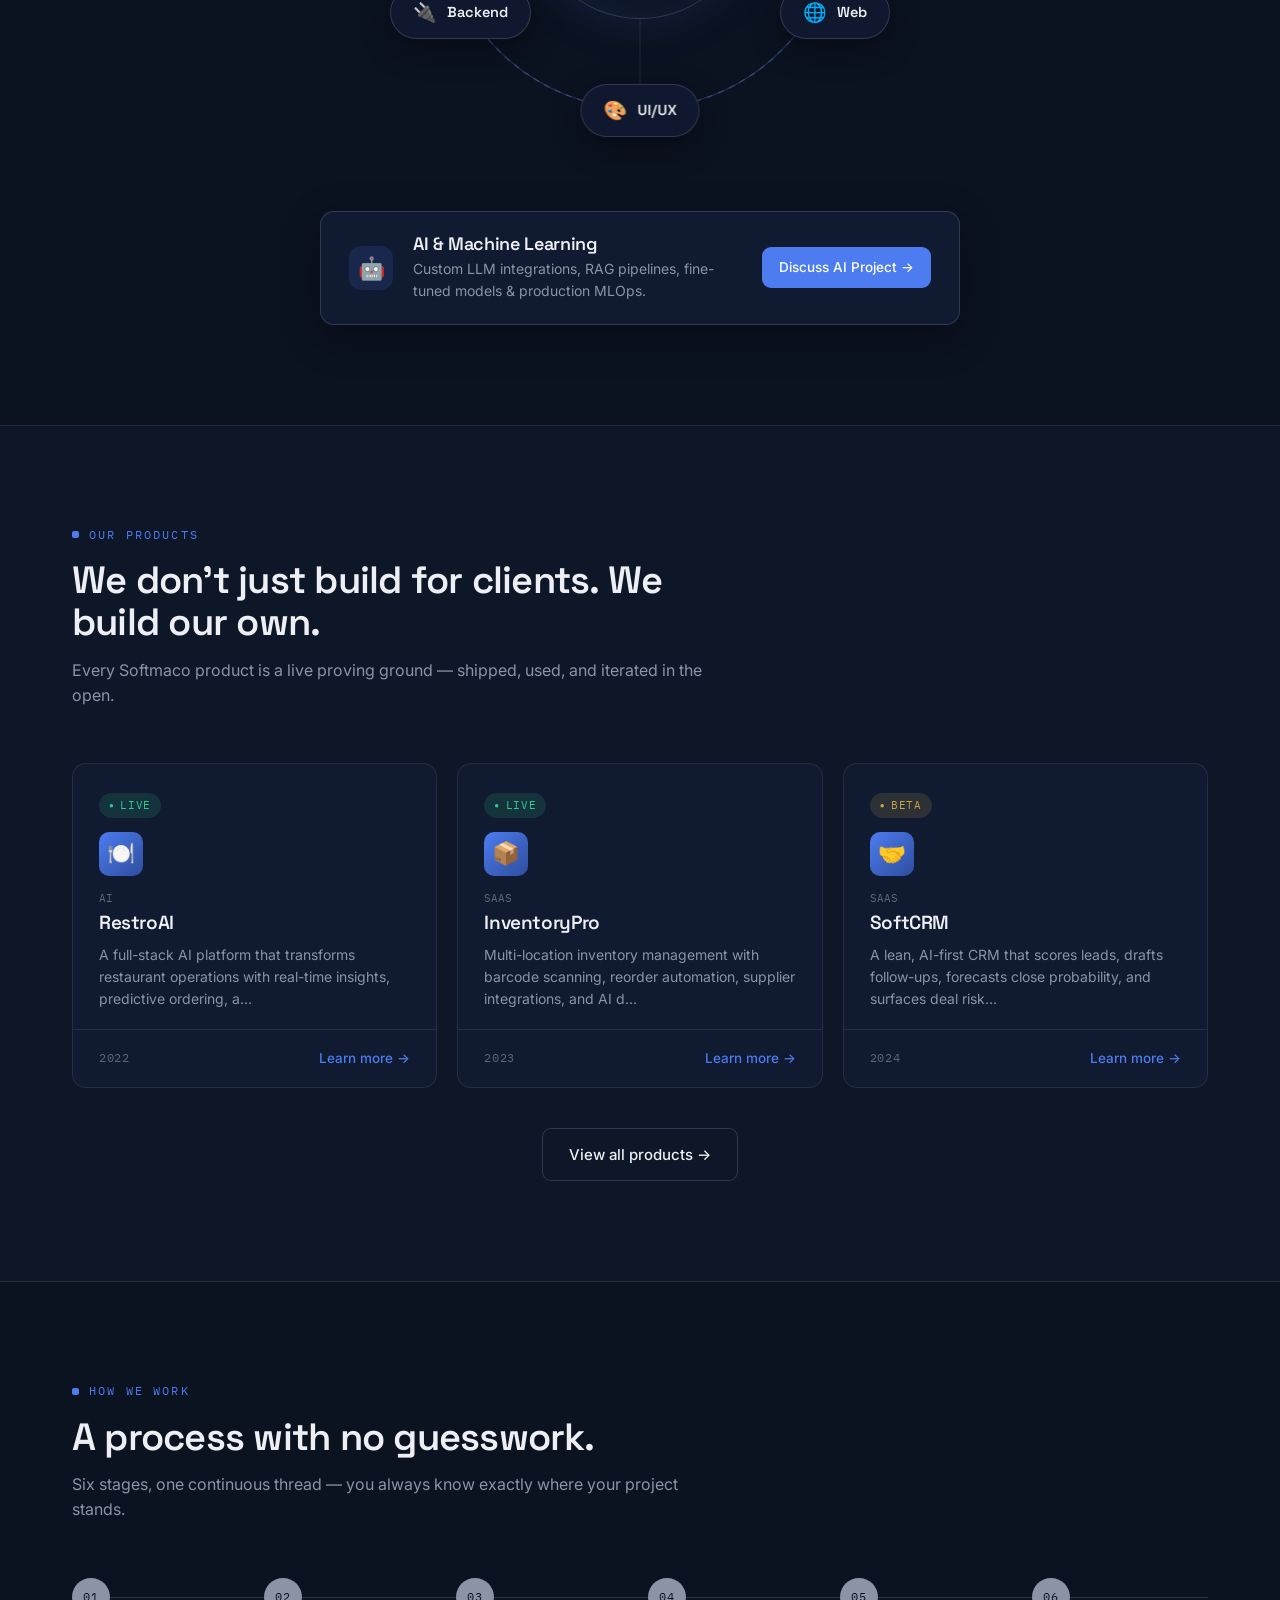
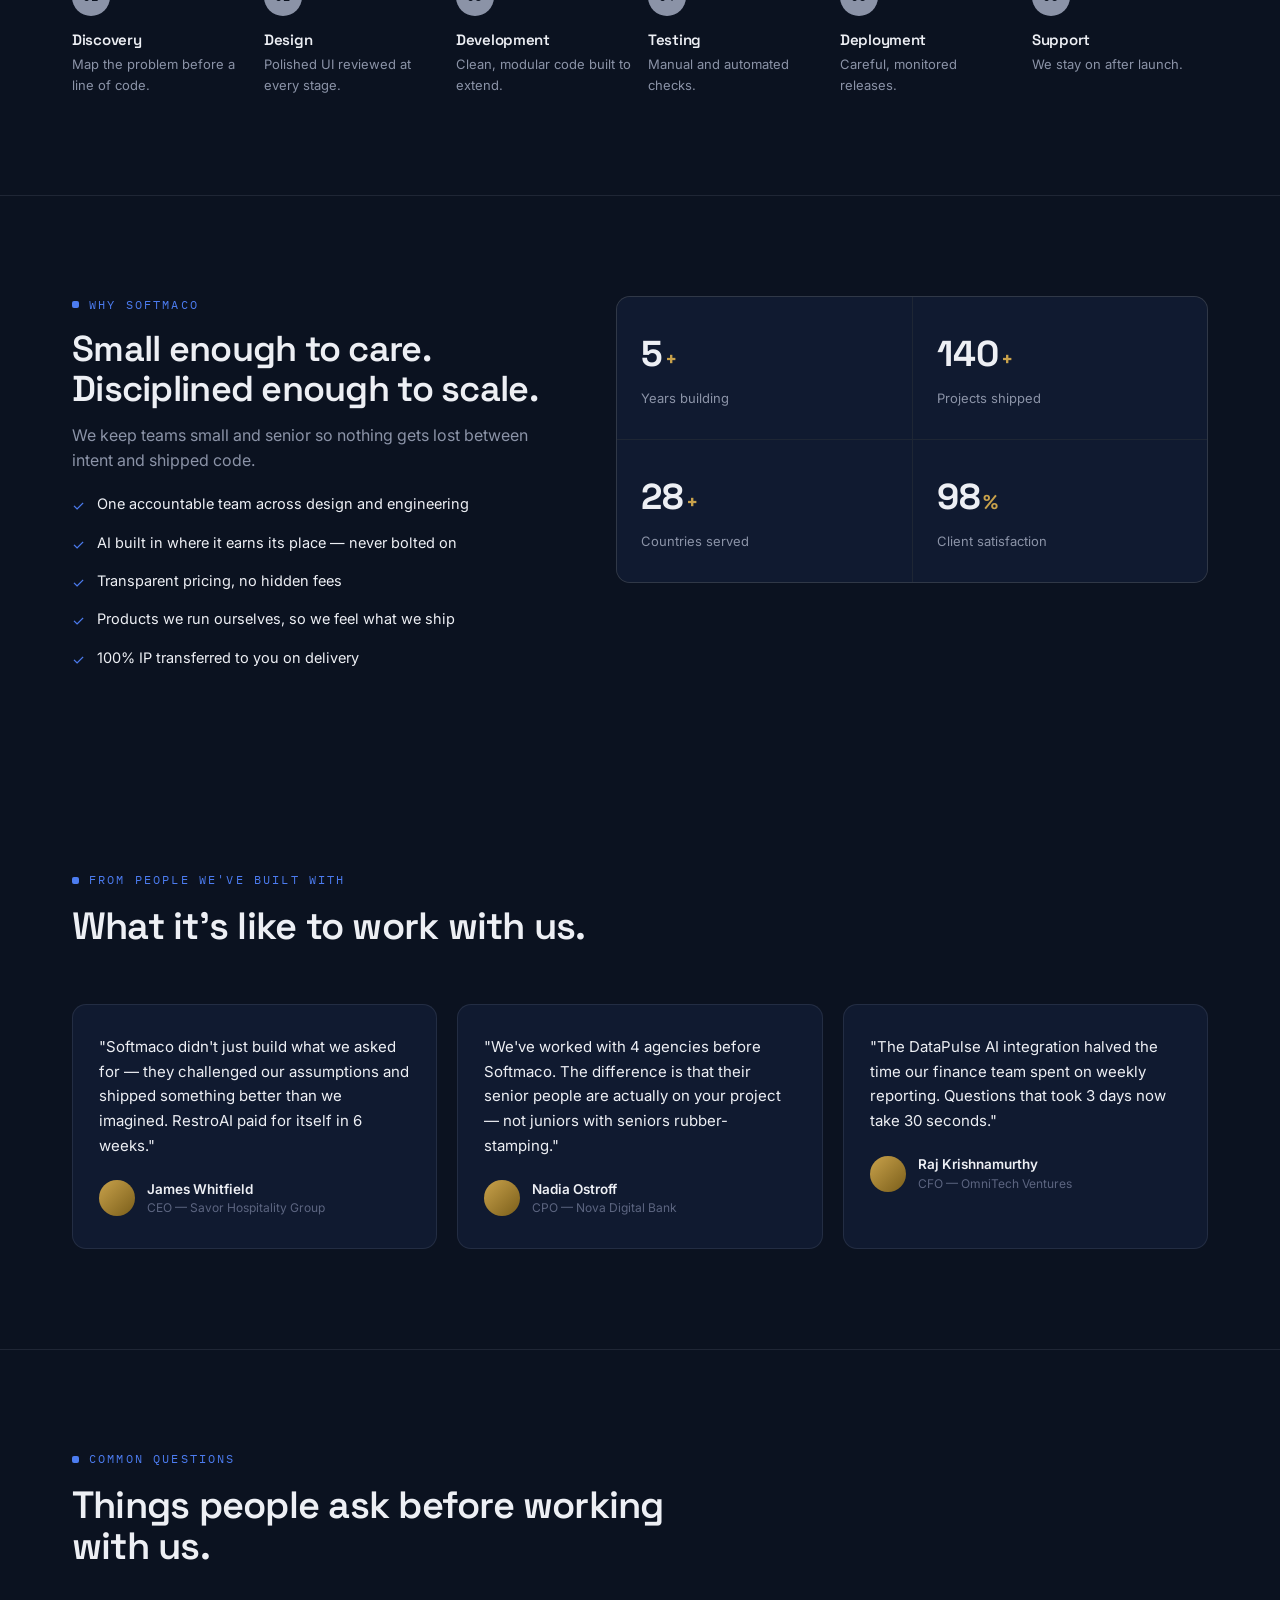
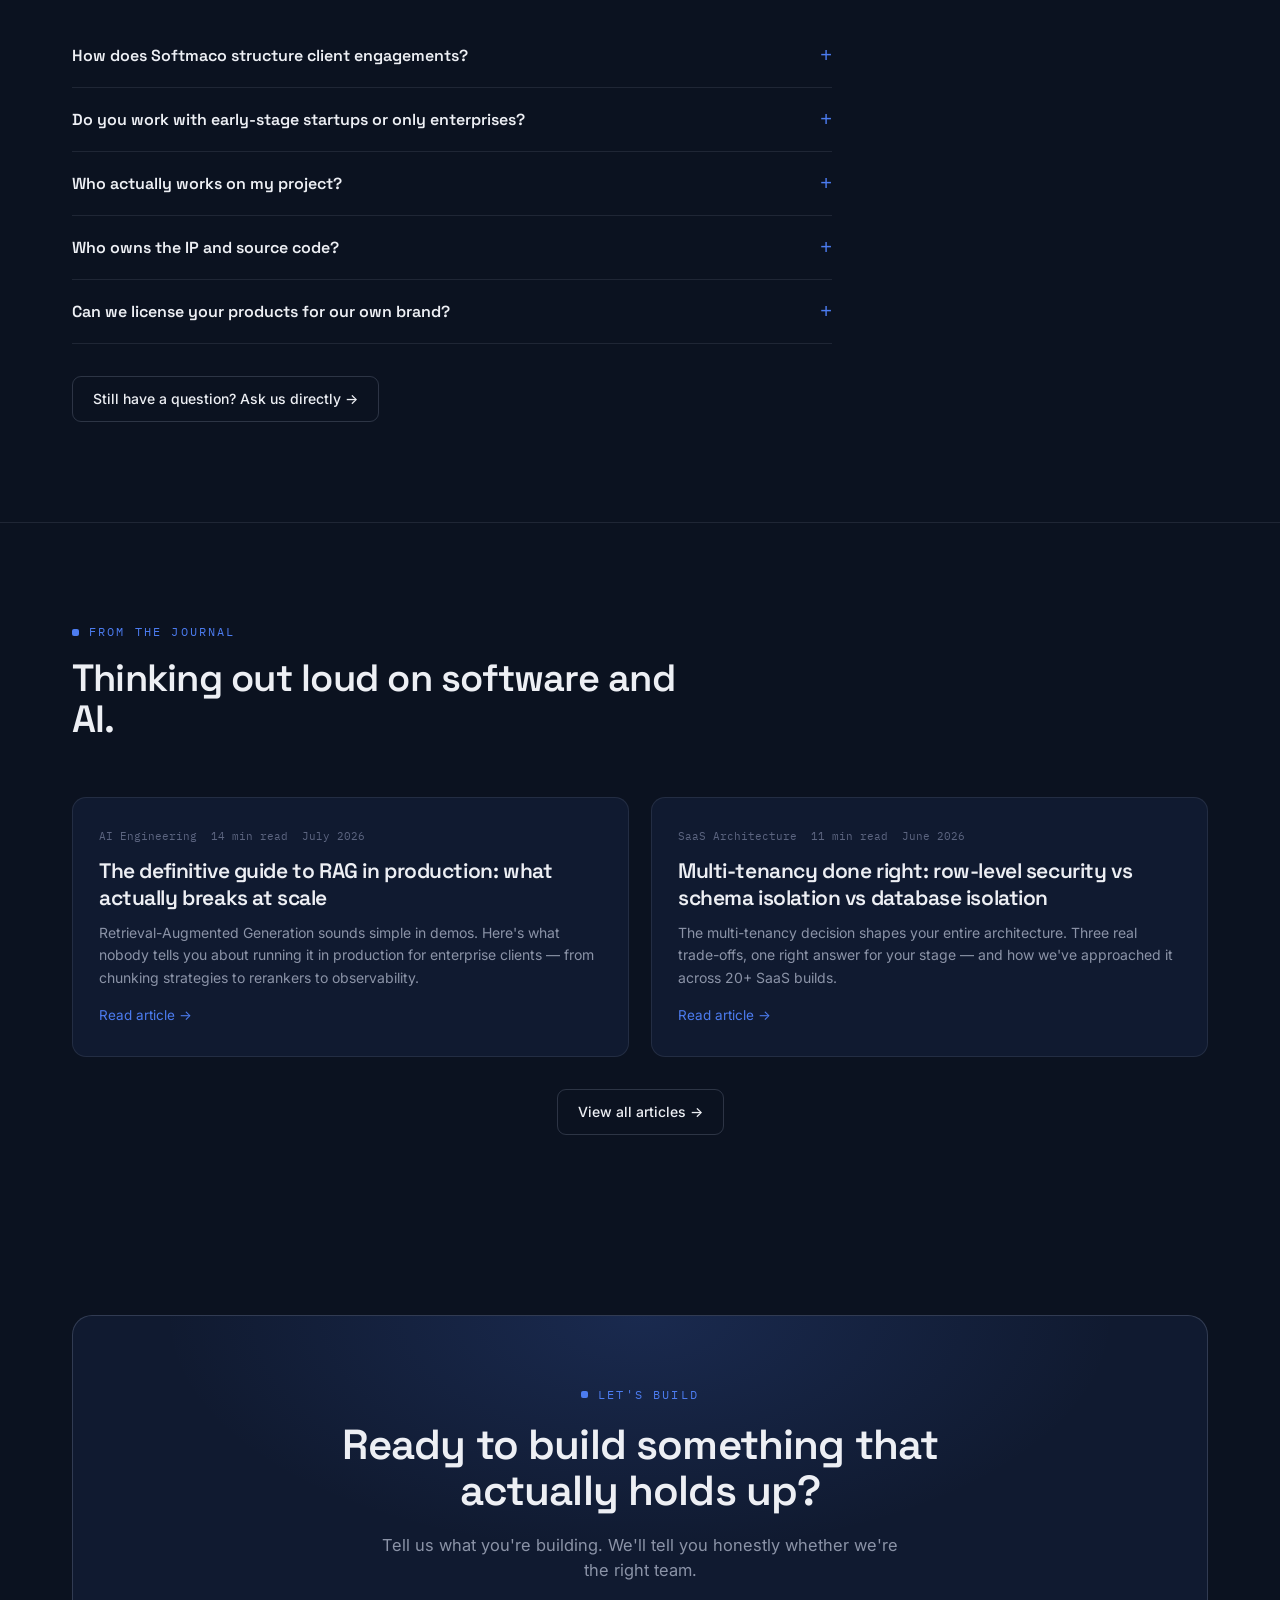
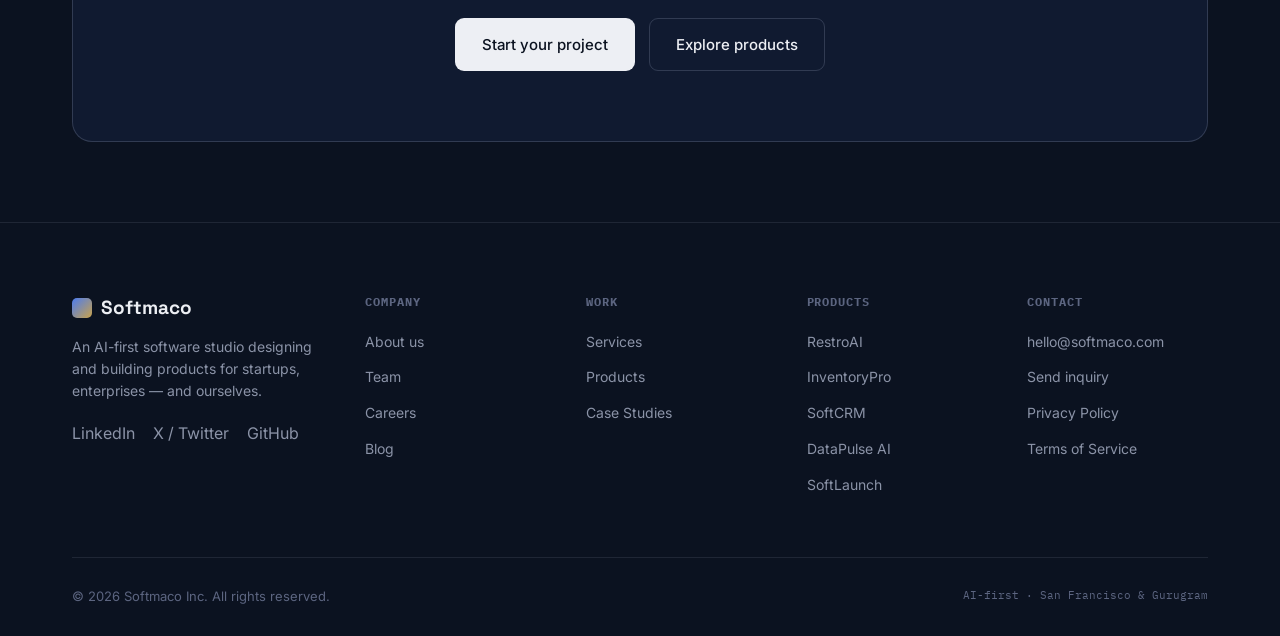
==== commit dacdafa5: "the orbit commit" ====
--- a/index.html
+++ b/index.html
@@ -194,73 +194,361 @@
     </section>
 
 
-    <!-- ── SERVICES ── -->
+
+    <!-- ── SERVICES: INTERACTIVE TECHNOLOGY ORBIT ── -->
     <section id="services">
       <div class="wrap">
-        <div class="section-head center reveal" style="max-width:580px;margin:0 auto 48px;">
+        <div class="section-head center reveal" style="max-width:620px;margin:0 auto 40px;">
           <div class="eyebrow center">WHAT WE BUILD</div>
-          <h2 style="font-size:clamp(26px,3.4vw,38px);margin-top:14px;">Everything you need, one team.</h2>
-        </div>
-
-        <!-- Service tile grid -->
-        <div class="svc-grid" style="display:grid;grid-template-columns:repeat(5,1fr);gap:14px;">
-          <div class="svc-tile card reveal" style="padding:24px 18px;text-align:center;cursor:default;">
-            <div class="svc-tile-icon">🤖</div>
-            <div class="svc-tile-title">AI & ML</div>
-          </div>
-          <div class="svc-tile card reveal" style="padding:24px 18px;text-align:center;cursor:default;">
-            <div class="svc-tile-icon">🌐</div>
-            <div class="svc-tile-title">Web Dev</div>
-          </div>
-          <div class="svc-tile card reveal" style="padding:24px 18px;text-align:center;cursor:default;">
-            <div class="svc-tile-icon">📱</div>
-            <div class="svc-tile-title">Mobile Apps</div>
-          </div>
-          <div class="svc-tile card reveal" style="padding:24px 18px;text-align:center;cursor:default;">
-            <div class="svc-tile-icon">☁️</div>
-            <div class="svc-tile-title">Cloud & DevOps</div>
-          </div>
-          <div class="svc-tile card reveal" style="padding:24px 18px;text-align:center;cursor:default;">
-            <div class="svc-tile-icon">🏢</div>
-            <div class="svc-tile-title">Enterprise</div>
-          </div>
-          <div class="svc-tile card reveal" style="padding:24px 18px;text-align:center;cursor:default;">
-            <div class="svc-tile-icon">🎨</div>
-            <div class="svc-tile-title">UI/UX Design</div>
-          </div>
-          <div class="svc-tile card reveal" style="padding:24px 18px;text-align:center;cursor:default;">
-            <div class="svc-tile-icon">🚀</div>
-            <div class="svc-tile-title">SaaS Products</div>
-          </div>
-          <div class="svc-tile card reveal" style="padding:24px 18px;text-align:center;cursor:default;">
-            <div class="svc-tile-icon">🔌</div>
-            <div class="svc-tile-title">API & Backend</div>
-          </div>
-          <div class="svc-tile card reveal" style="padding:24px 18px;text-align:center;cursor:default;">
-            <div class="svc-tile-icon">📊</div>
-            <div class="svc-tile-title">Data & Analytics</div>
-          </div>
-          <div class="svc-tile card reveal" style="padding:24px 18px;text-align:center;cursor:default;">
-            <div class="svc-tile-icon">🎯</div>
-            <div class="svc-tile-title">Product Strategy</div>
-          </div>
-        </div>
-
-        <!-- Tagline row -->
-        <div class="svc-tagline reveal" style="display:flex;align-items:center;justify-content:space-between;flex-wrap:wrap;gap:20px;margin-top:40px;padding:24px 28px;background:var(--panel);border:1px solid var(--line);border-radius:var(--radius);">
-          <p style="font-size:15px;color:var(--muted);max-width:500px;">From idea to deployed product — one team owns design, engineering, and cloud. No handoffs, no surprises.</p>
-          <a href="/contact.html" class="btn btn-azure btn-sm" style="flex-shrink:0;">Talk to us about your project →</a>
-        </div>
-      </div>
-    </section>
-
+          <h2 style="font-size:clamp(28px,3.6vw,42px);margin-top:14px;">Interactive Technology Orbit</h2>
+          <p>Hover over any technology node to explore our full-stack engineering capabilities.</p>
+        </div>
+
+        <!-- Orbit Stage -->
+        <div class="orbit-stage reveal">
+          <div class="orbit-container">
+            <!-- Background SVG Orbit Ring and Radar Rays -->
+            <svg class="orbit-ring-svg" viewBox="0 0 580 540" fill="none">
+              <!-- Outer Orbit Ring -->
+              <circle cx="290" cy="270" r="200" stroke="var(--line-strong)" stroke-width="1.5" stroke-dasharray="6 6"/>
+              <circle class="orbit-pulse-ring" cx="290" cy="270" r="200" stroke="var(--azure)" stroke-width="1.2" stroke-opacity="0.3"/>
+
+              <!-- Connection Rays from Center to 6 Nodes -->
+              <line class="orbit-ray ray-mobile" x1="290" y1="270" x2="290" y2="70" stroke="var(--line)" stroke-width="1.2"/>
+              <line class="orbit-ray ray-ai" x1="290" y1="270" x2="463" y2="170" stroke="var(--line)" stroke-width="1.2"/>
+              <line class="orbit-ray ray-web" x1="290" y1="270" x2="463" y2="370" stroke="var(--line)" stroke-width="1.2"/>
+              <line class="orbit-ray ray-uiux" x1="290" y1="270" x2="290" y2="470" stroke="var(--line)" stroke-width="1.2"/>
+              <line class="orbit-ray ray-backend" x1="290" y1="270" x2="117" y2="370" stroke="var(--line)" stroke-width="1.2"/>
+              <line class="orbit-ray ray-cloud" x1="290" y1="270" x2="117" y2="170" stroke="var(--line)" stroke-width="1.2"/>
+            </svg>
+
+            <!-- Center Circle -->
+            <div class="orbit-center-core">
+              <div class="orbit-center-dot">●</div>
+              <div class="orbit-center-title">Everything you need,</div>
+              <div class="orbit-center-sub">one engineering partner.</div>
+            </div>
+
+            <!-- 6 Technology Orbit Nodes -->
+            <!-- 1. Mobile (Top) -->
+            <div class="orbit-node node-mobile" data-svc="mobile" style="top:42px; left:50%; transform:translateX(-50%);">
+              <div class="orbit-pill">
+                <span class="orbit-pill-icon">📱</span>
+                <span>Mobile</span>
+              </div>
+            </div>
+
+            <!-- 2. AI (Top Right) -->
+            <div class="orbit-node node-ai" data-svc="ai" style="top:140px; right:40px;">
+              <div class="orbit-pill">
+                <span class="orbit-pill-icon">🤖</span>
+                <span>AI &amp; ML</span>
+              </div>
+            </div>
+
+            <!-- 3. Web (Bottom Right) -->
+            <div class="orbit-node node-web" data-svc="web" style="bottom:140px; right:40px;">
+              <div class="orbit-pill">
+                <span class="orbit-pill-icon">🌐</span>
+                <span>Web</span>
+              </div>
+            </div>
+
+            <!-- 4. UI/UX (Bottom) -->
+            <div class="orbit-node node-uiux" data-svc="uiux" style="bottom:42px; left:50%; transform:translateX(-50%);">
+              <div class="orbit-pill">
+                <span class="orbit-pill-icon">🎨</span>
+                <span>UI/UX</span>
+              </div>
+            </div>
+
+            <!-- 5. Backend (Bottom Left) -->
+            <div class="orbit-node node-backend" data-svc="backend" style="bottom:140px; left:40px;">
+              <div class="orbit-pill">
+                <span class="orbit-pill-icon">🔌</span>
+                <span>Backend</span>
+              </div>
+            </div>
+
+            <!-- 6. Cloud (Top Left) -->
+            <div class="orbit-node node-cloud" data-svc="cloud" style="top:140px; left:40px;">
+              <div class="orbit-pill">
+                <span class="orbit-pill-icon">☁️</span>
+                <span>Cloud</span>
+              </div>
+            </div>
+          </div>
+
+          <!-- Dynamic Service Detail Banner -->
+          <div class="orbit-detail-banner reveal" id="orbit-detail">
+            <div class="orbit-detail-icon" id="orbit-icon">🤖</div>
+            <div class="orbit-detail-content">
+              <h3 id="orbit-title" style="font-size:18px;margin-bottom:4px;color:var(--text);">AI &amp; Machine Learning</h3>
+              <p id="orbit-desc" style="font-size:14px;color:var(--muted);margin:0;">Custom LLM integrations, RAG pipelines, fine-tuned models &amp; production MLOps.</p>
+            </div>
+            <a href="/contact.html" class="btn btn-azure btn-sm" style="margin-left:auto;flex-shrink:0;">Discuss AI Project →</a>
+          </div>
+        </div>
+      </div>
+    </section>
+
+    <!-- Style for Interactive Orbit -->
     <style>
-      .svc-tile-icon { font-size:1.8rem; margin-bottom:10px; }
-      .svc-tile-title { font-family:'Space Grotesk',sans-serif; font-size:13.5px; font-weight:600; color:var(--text); }
-      .svc-tile:hover .svc-tile-icon { transform:scale(1.12); transition:transform .2s; }
-      @media(max-width:980px){ .svc-grid{ grid-template-columns:repeat(4,1fr) !important; } }
-      @media(max-width:600px){ .svc-grid{ grid-template-columns:repeat(2,1fr) !important; } }
+      .orbit-stage {
+        display: flex;
+        flex-direction: column;
+        align-items: center;
+      }
+      .orbit-container {
+        position: relative;
+        width: 100%;
+        max-width: 580px;
+        height: 540px;
+        margin: 0 auto;
+      }
+      .orbit-ring-svg {
+        position: absolute;
+        inset: 0;
+        width: 100%;
+        height: 100%;
+        pointer-events: none;
+      }
+      .orbit-pulse-ring {
+        animation: ring-pulse 4s infinite ease-in-out;
+        transform-origin: 290px 270px;
+      }
+      @keyframes ring-pulse {
+        0%, 100% { transform: scale(1); opacity: 0.25; }
+        50% { transform: scale(1.02); opacity: 0.55; }
+      }
+      .orbit-ray {
+        transition: stroke 0.35s ease, stroke-width 0.35s ease;
+      }
+
+      /* Center Circle */
+      .orbit-center-core {
+        position: absolute;
+        top: 50%;
+        left: 50%;
+        transform: translate(-50%, -50%);
+        width: 220px;
+        height: 220px;
+        border-radius: 50%;
+        background: radial-gradient(circle at 30% 30%, var(--panel-2), var(--ink));
+        border: 1px solid var(--line-strong);
+        box-shadow: 0 0 50px rgba(76,124,240,0.15), inset 0 0 25px rgba(76,124,240,0.08);
+        display: flex;
+        flex-direction: column;
+        align-items: center;
+        justify-content: center;
+        text-align: center;
+        padding: 24px;
+        z-index: 10;
+        transition: all 0.35s ease;
+      }
+      .orbit-center-dot {
+        color: var(--azure);
+        font-size: 10px;
+        margin-bottom: 6px;
+        animation: pulse-dot 2s infinite ease-in-out;
+      }
+      @keyframes pulse-dot {
+        0%, 100% { opacity: 0.4; transform: scale(1); }
+        50% { opacity: 1; transform: scale(1.4); }
+      }
+      .orbit-center-title {
+        font-family: 'Space Grotesk', sans-serif;
+        font-size: 15px;
+        font-weight: 600;
+        color: var(--text);
+        line-height: 1.3;
+      }
+      .orbit-center-sub {
+        font-family: 'Space Grotesk', sans-serif;
+        font-size: 14px;
+        font-weight: 600;
+        color: var(--azure);
+        margin-top: 4px;
+      }
+
+      /* Orbit Nodes */
+      .orbit-node {
+        position: absolute;
+        z-index: 12;
+        cursor: pointer;
+        transition: all 0.4s cubic-bezier(0.34, 1.56, 0.64, 1);
+      }
+      .orbit-pill {
+        display: flex;
+        align-items: center;
+        gap: 10px;
+        padding: 11px 22px;
+        background: rgba(16, 26, 48, 0.90);
+        backdrop-filter: blur(14px);
+        -webkit-backdrop-filter: blur(14px);
+        border: 1px solid var(--line-strong);
+        border-radius: 100px;
+        color: var(--text);
+        font-family: 'Space Grotesk', sans-serif;
+        font-size: 14.5px;
+        font-weight: 600;
+        white-space: nowrap;
+        box-shadow: 0 10px 30px rgba(0,0,0,0.35);
+        transition: all 0.35s ease;
+      }
+      .orbit-pill-icon {
+        font-size: 19px;
+        transition: transform 0.35s ease;
+      }
+
+      /* Hover States & Expansion */
+      .orbit-node:hover {
+        z-index: 20;
+      }
+      .orbit-node:hover .orbit-pill,
+      .orbit-node.active .orbit-pill {
+        border-color: var(--azure);
+        background: var(--panel-2);
+        box-shadow: 0 0 35px var(--azure-glow), 0 12px 36px rgba(0,0,0,0.5);
+        transform: scale(1.18) translateY(-2px);
+        color: #ffffff;
+      }
+      .orbit-node:hover .orbit-pill-icon,
+      .orbit-node.active .orbit-pill-icon {
+        transform: scale(1.3) rotate(10deg);
+      }
+
+      /* Special AI Hover Animation: Rotates & Expands */
+      .orbit-node[data-svc="ai"]:hover .orbit-pill,
+      .orbit-node[data-svc="ai"].active .orbit-pill {
+        border-color: var(--brass);
+        box-shadow: 0 0 45px rgba(201,162,75,0.45), 0 12px 36px rgba(0,0,0,0.5);
+        transform: scale(1.24) rotate(-3deg);
+      }
+
+      /* Dynamic Detail Banner */
+      .orbit-detail-banner {
+        display: flex;
+        align-items: center;
+        gap: 20px;
+        width: 100%;
+        max-width: 640px;
+        margin-top: 32px;
+        padding: 22px 28px;
+        background: var(--panel);
+        border: 1px solid var(--line-strong);
+        border-radius: var(--radius);
+        box-shadow: 0 12px 40px rgba(0,0,0,0.3);
+        transition: border-color 0.3s ease;
+      }
+      .orbit-detail-icon {
+        width: 44px;
+        height: 44px;
+        border-radius: 12px;
+        background: var(--azure-soft);
+        display: flex;
+        align-items: center;
+        justify-content: center;
+        font-size: 22px;
+        flex-shrink: 0;
+      }
+
+      @media (max-width: 680px) {
+        .orbit-container { height: 480px; }
+        .orbit-center-core { width: 180px; height: 180px; padding: 16px; }
+        .orbit-center-title { font-size: 13.5px; }
+        .orbit-center-sub { font-size: 12.5px; }
+        .orbit-pill { padding: 8px 14px; font-size: 12.5px; }
+        .orbit-detail-banner { flex-direction: column; text-align: center; }
+        .orbit-detail-banner .btn { margin-left: 0 !important; width: 100%; justify-content: center; }
+      }
     </style>
+
+    <!-- JavaScript for Orbit Hover Interactivity -->
+    <script>
+      (function() {
+        const servicesData = {
+          ai: {
+            icon: '🤖',
+            title: 'AI & Machine Learning',
+            desc: 'Custom LLM integrations, RAG pipelines, fine-tuned models & production MLOps.',
+            linkText: 'Discuss AI Project →',
+            color: 'var(--brass)'
+          },
+          mobile: {
+            icon: '📱',
+            title: 'Mobile App Development',
+            desc: 'Native iOS, Android & React Native apps engineered for 60fps performance and scale.',
+            linkText: 'Discuss Mobile App →',
+            color: 'var(--azure)'
+          },
+          web: {
+            icon: '🌐',
+            title: 'Custom Web Engineering',
+            desc: 'High-performance Next.js & React web applications with sub-100ms load times.',
+            linkText: 'Discuss Web App →',
+            color: 'var(--azure)'
+          },
+          uiux: {
+            icon: '🎨',
+            title: 'UI/UX Product Design',
+            desc: 'Research-led design systems, Figma wireframes & interactive prototypes.',
+            linkText: 'Discuss UI/UX Design →',
+            color: 'var(--azure)'
+          },
+          backend: {
+            icon: '🔌',
+            title: 'API & Backend Systems',
+            desc: 'Scalable Microservices, GraphQL/gRPC APIs, Kafka streams & resilient database architecture.',
+            linkText: 'Discuss Backend →',
+            color: 'var(--azure)'
+          },
+          cloud: {
+            icon: '☁️',
+            title: 'Cloud Infrastructure & DevOps',
+            desc: 'AWS & GCP infrastructure automation with Terraform, Kubernetes & SOC2 compliance.',
+            linkText: 'Discuss Cloud / DevOps →',
+            color: 'var(--azure)'
+          }
+        };
+
+        const nodes = document.querySelectorAll('.orbit-node');
+        const iconEl = document.getElementById('orbit-icon');
+        const titleEl = document.getElementById('orbit-title');
+        const descEl = document.getElementById('orbit-desc');
+        const bannerEl = document.getElementById('orbit-detail');
+
+        nodes.forEach(node => {
+          node.addEventListener('mouseenter', () => {
+            const key = node.dataset.svc;
+            const data = servicesData[key];
+            if (!data) return;
+
+            // Update details
+            iconEl.textContent = data.icon;
+            titleEl.textContent = data.title;
+            descEl.textContent = data.desc;
+            bannerEl.style.borderColor = data.color;
+
+            // Highlight ray line
+            document.querySelectorAll('.orbit-ray').forEach(ray => ray.style.stroke = 'var(--line)');
+            const targetRay = document.querySelector(`.ray-\${key}`);
+            if (targetRay) {
+              targetRay.style.stroke = data.color;
+              targetRay.style.strokeWidth = '2.2';
+            }
+          });
+
+          node.addEventListener('mouseleave', () => {
+            document.querySelectorAll('.orbit-ray').forEach(ray => {
+              ray.style.stroke = 'var(--line)';
+              ray.style.strokeWidth = '1.2';
+            });
+          });
+        });
+      })();
+    </script>
+
 
 
 
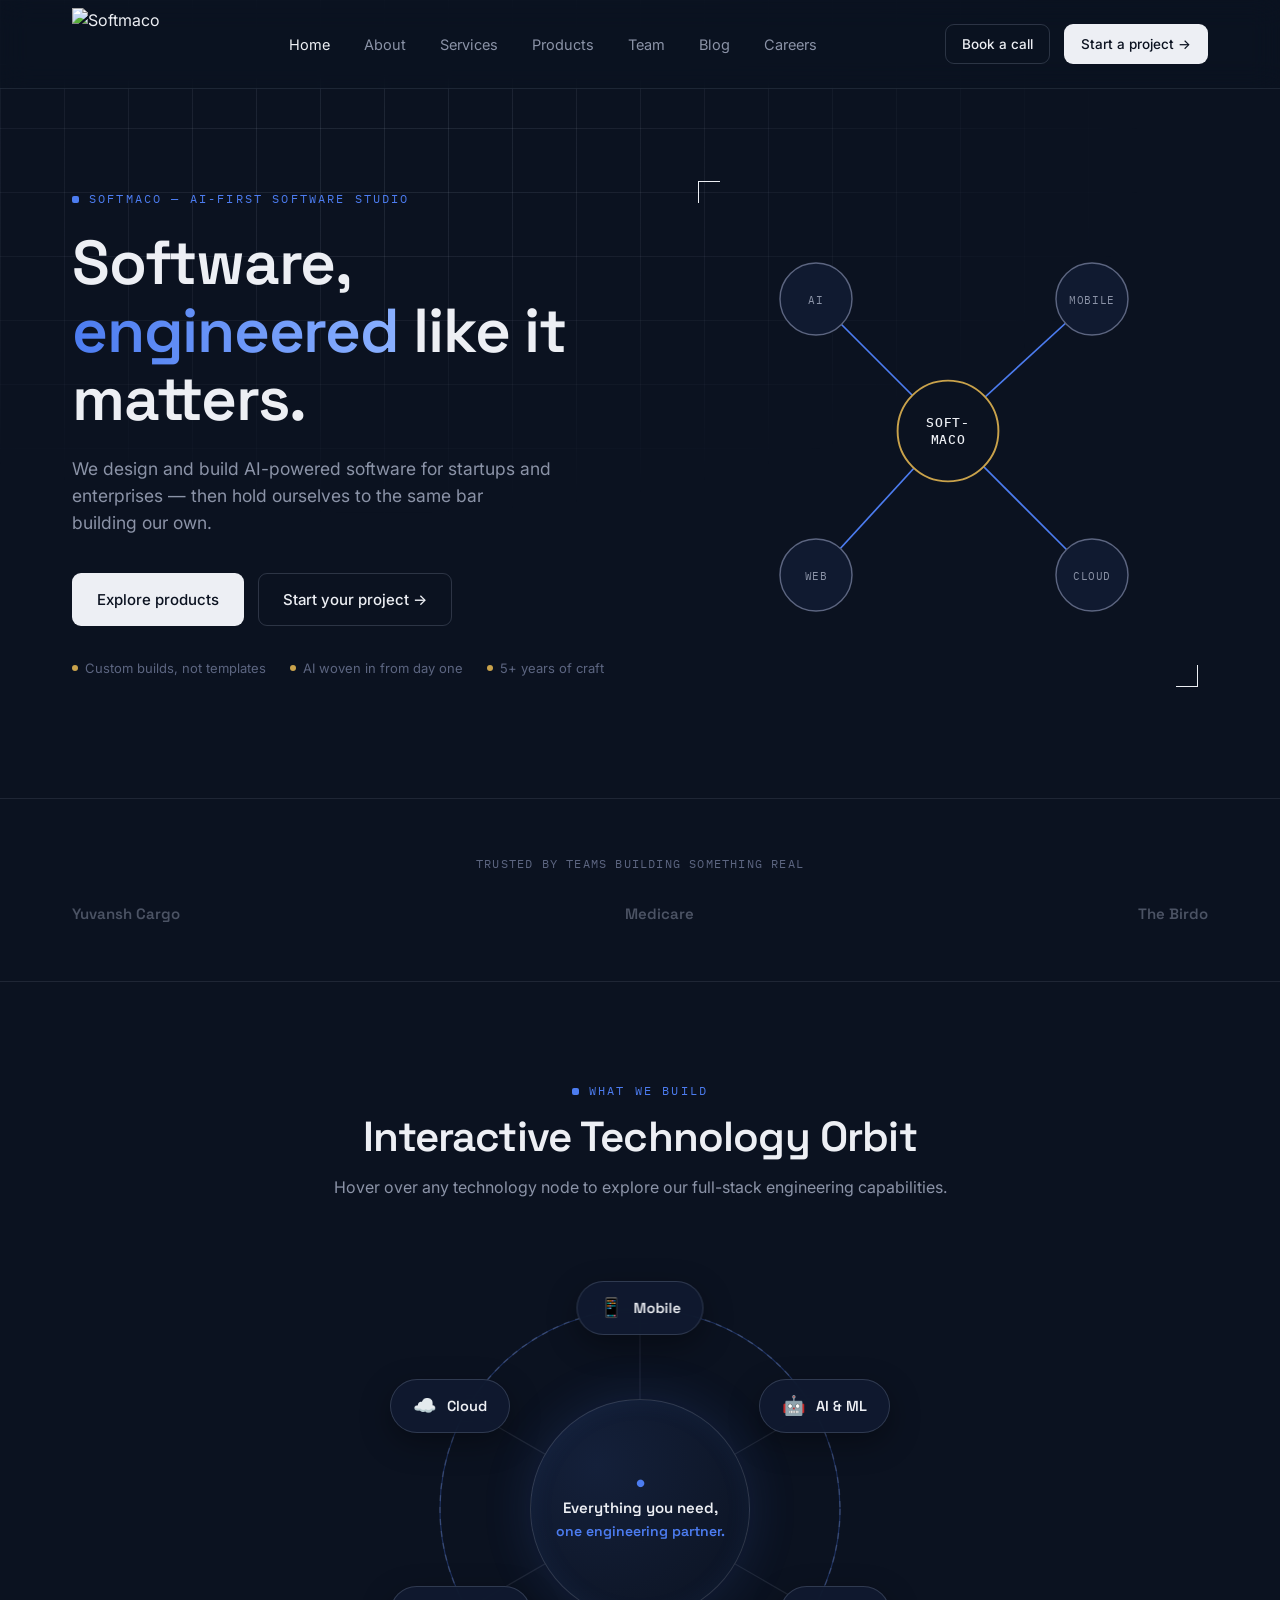
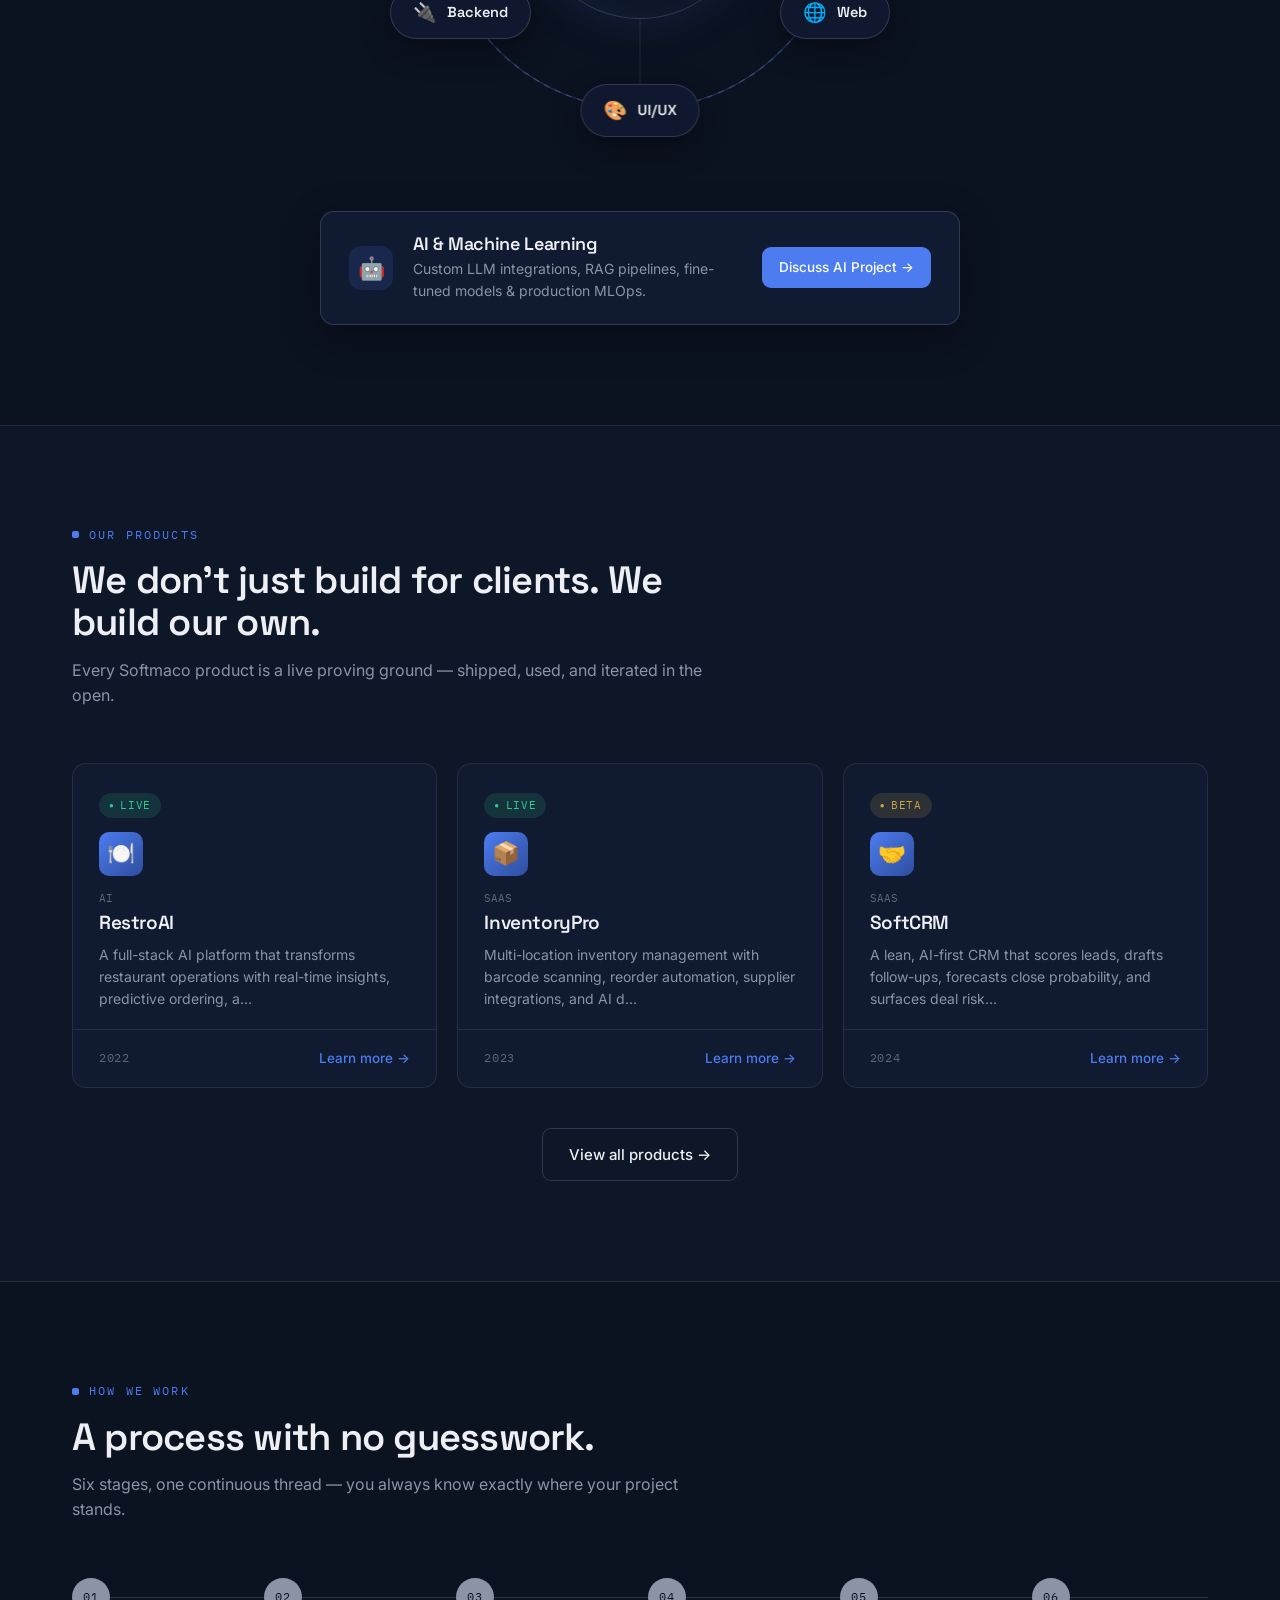
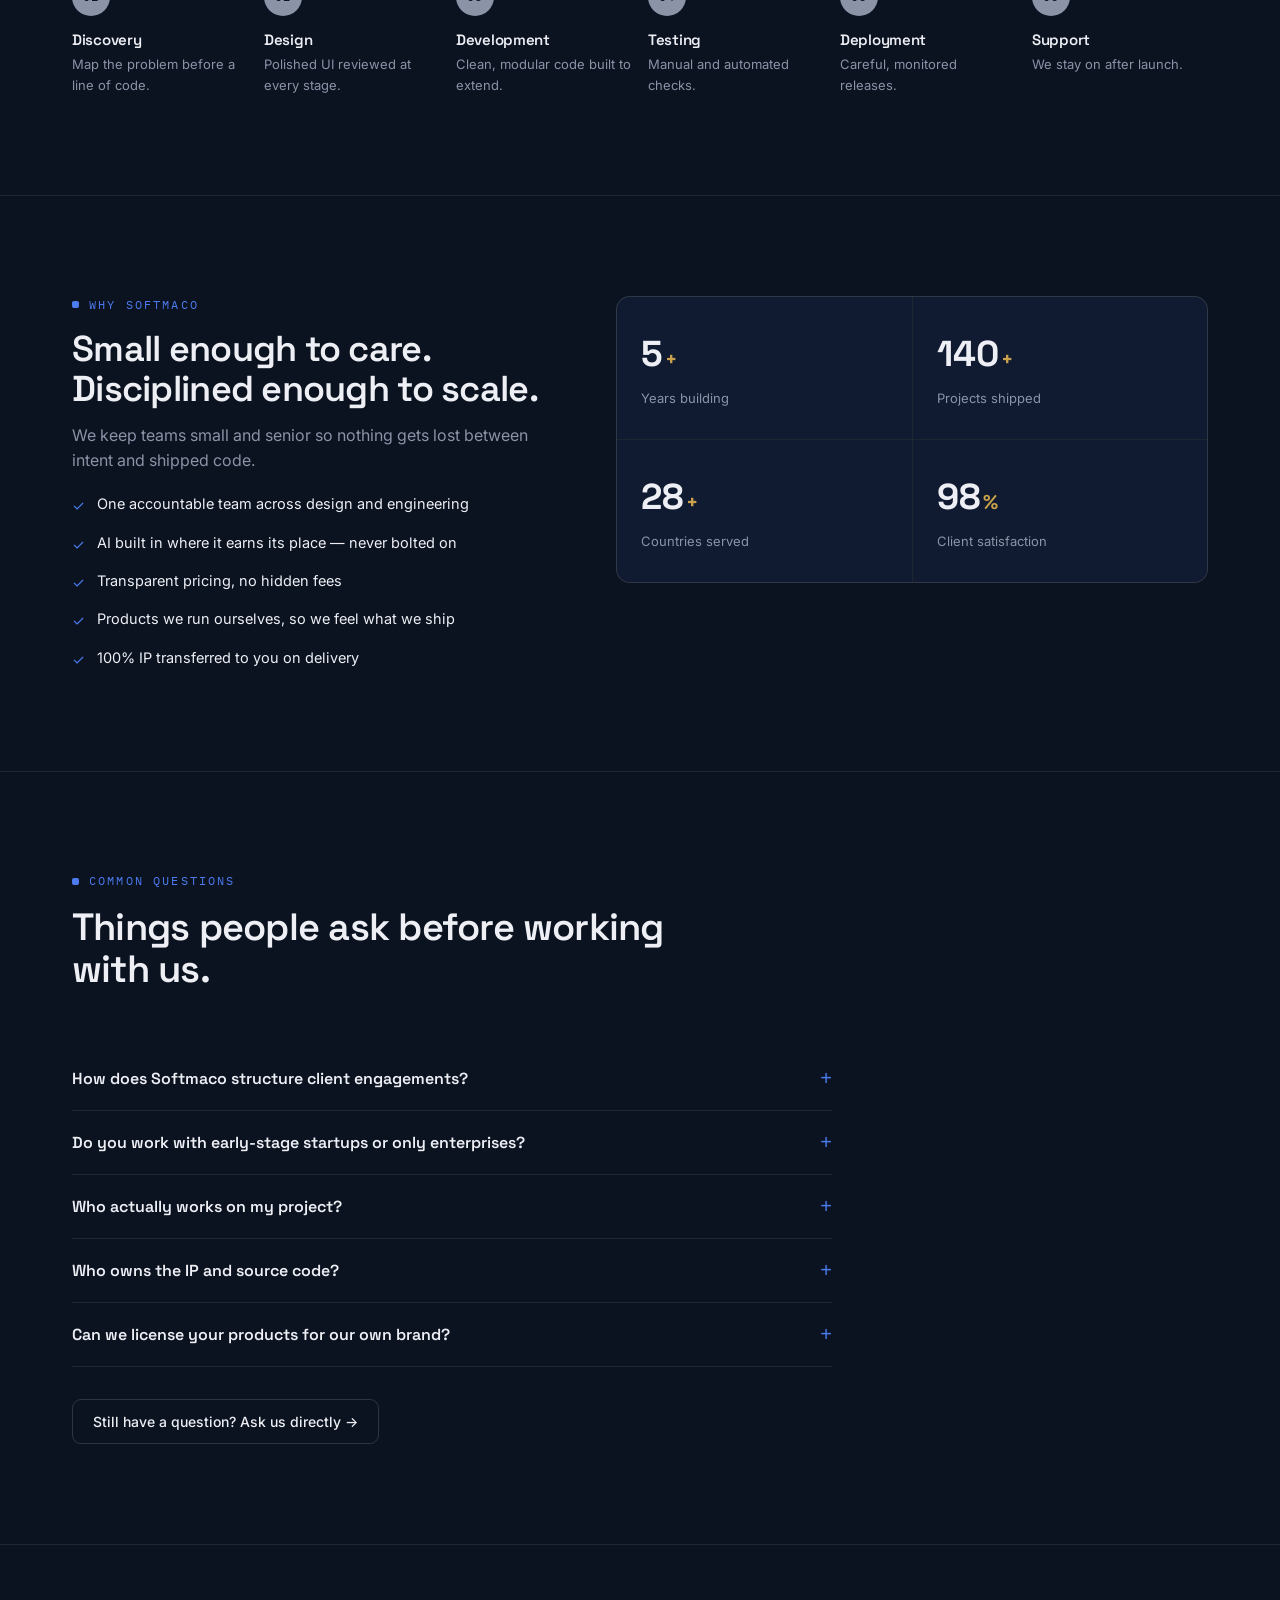
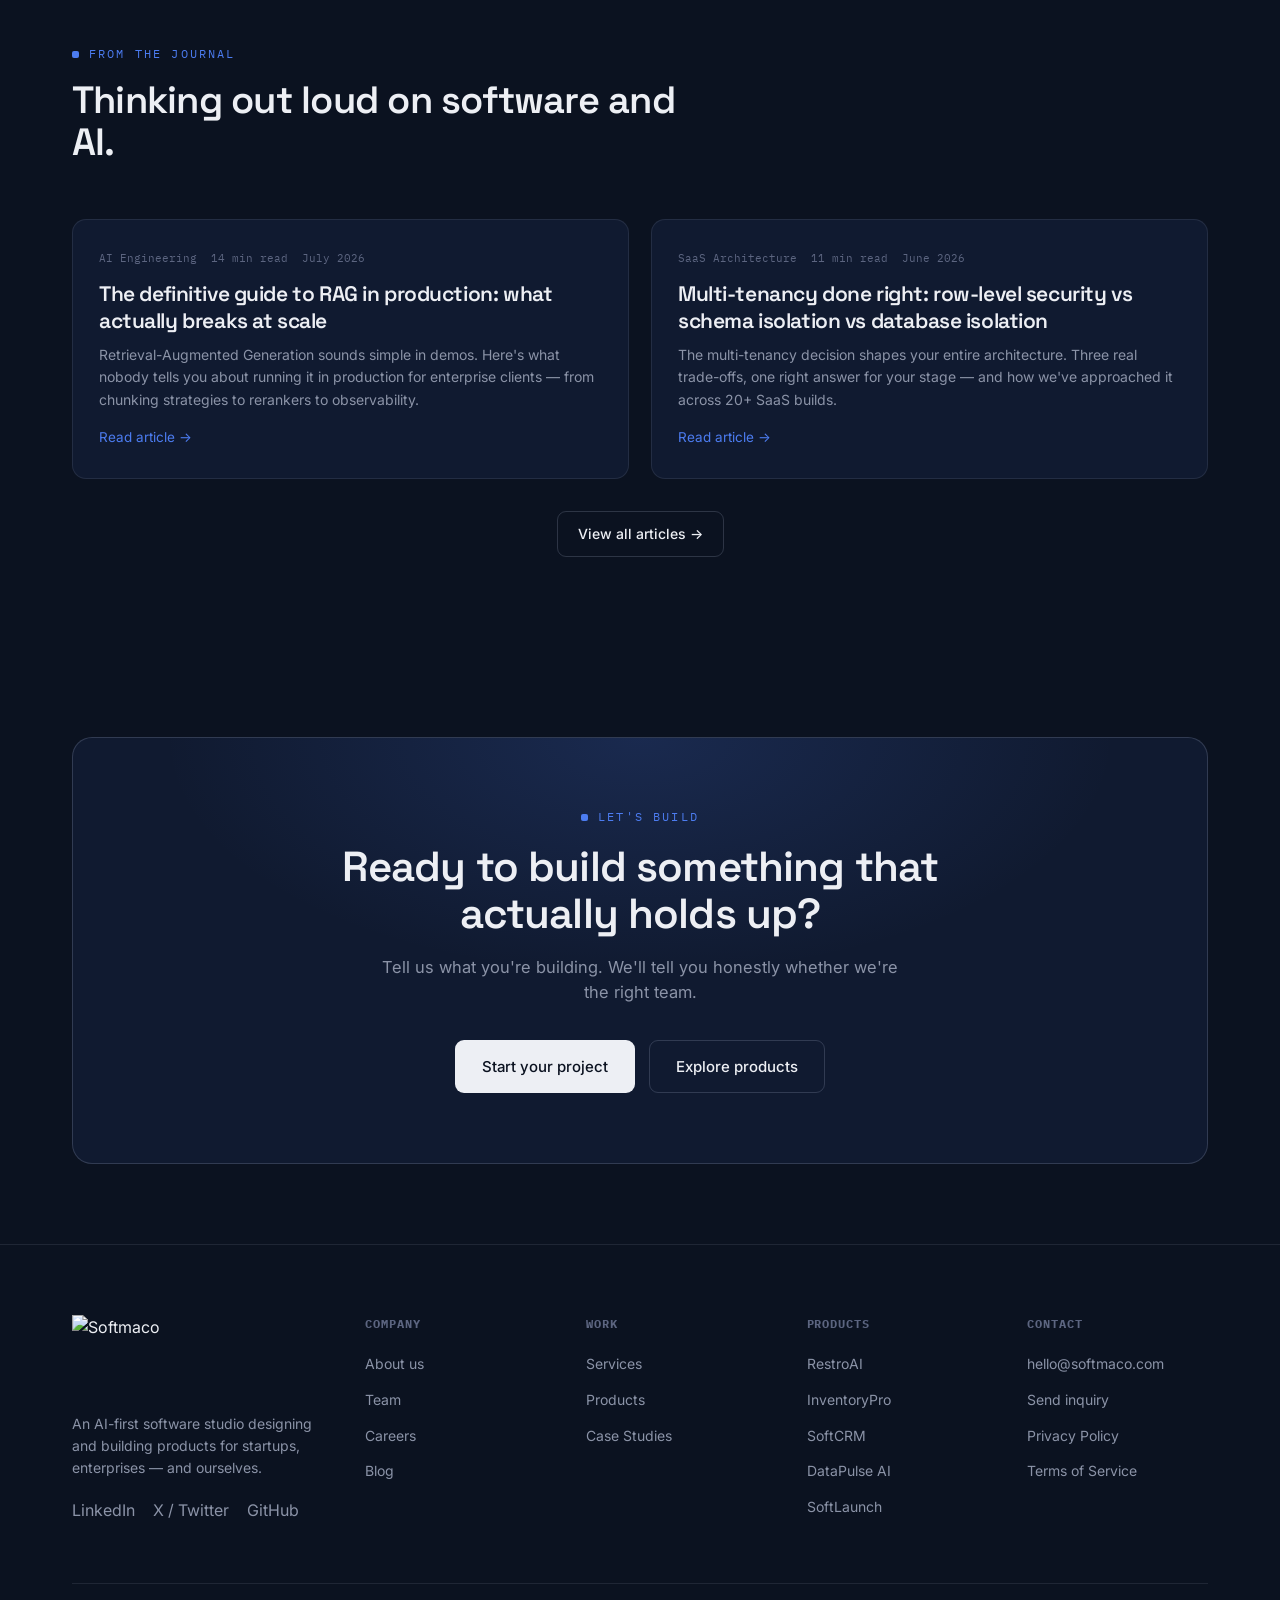
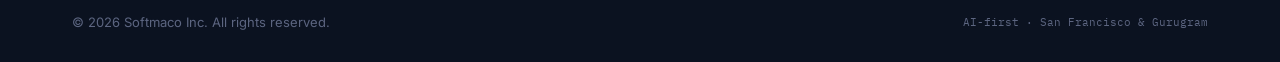
==== commit 3ba0a93b: "team page added" ====
--- a/index.html
+++ b/index.html
@@ -1,17 +1,22 @@
 <!DOCTYPE html>
 <html lang="en">
+
 <head>
   <meta charset="UTF-8">
   <meta name="viewport" content="width=device-width, initial-scale=1.0">
   <title>Softmaco — Software, engineered like it matters.</title>
-  <meta name="description" content="Softmaco is an AI-first software studio. Custom software, AI solutions, mobile apps, SaaS, and enterprise digital products.">
+  <meta name="description"
+    content="Softmaco is an AI-first software studio. Custom software, AI solutions, mobile apps, SaaS, and enterprise digital products.">
   <meta property="og:title" content="Softmaco — Software, engineered like it matters.">
-  <meta property="og:description" content="We design and build AI-powered products for startups and enterprises — then hold ourselves to the same bar building our own.">
+  <meta property="og:description"
+    content="We design and build AI-powered products for startups and enterprises — then hold ourselves to the same bar building our own.">
   <meta property="og:type" content="website">
   <link rel="stylesheet" href="/css/theme.css">
   <style>
     /* ── page-specific overrides ── */
-    main { padding-top: 0; }
+    main {
+      padding-top: 0;
+    }
 
     /* HERO */
     .hero {
@@ -19,6 +24,7 @@
       padding: 190px 0 120px;
       overflow: hidden;
     }
+
     .hero::before {
       content: "";
       position: absolute;
@@ -31,6 +37,7 @@
       -webkit-mask-image: radial-gradient(ellipse 80% 60% at 30% 20%, black 10%, transparent 75%);
       pointer-events: none;
     }
+
     .hero-grid {
       display: grid;
       grid-template-columns: 1.05fr 0.95fr;
@@ -38,101 +45,482 @@
       align-items: center;
       position: relative;
     }
-    .hero h1 { font-size: clamp(38px, 5vw, 62px); margin: 20px 0 22px; max-width: 620px; }
+
+    .hero h1 {
+      font-size: clamp(38px, 5vw, 62px);
+      margin: 20px 0 22px;
+      max-width: 620px;
+    }
+
     .hero h1 .hl {
       background: linear-gradient(90deg, var(--azure), #8AB0FF);
       -webkit-background-clip: text;
       background-clip: text;
       color: transparent;
     }
-    .hero p { color: var(--muted); font-size: 17.5px; max-width: 480px; margin-bottom: 36px; }
-    .hero-actions { display: flex; gap: 14px; flex-wrap: wrap; }
-    .hero-actions .btn { padding: 14px 24px; font-size: 15px; }
-    .hero-note { margin-top: 32px; display: flex; gap: 24px; color: var(--muted-2); font-size: 13px; flex-wrap: wrap; }
-    .hero-note span { display: flex; align-items: center; gap: 7px; }
-    .hero-note .dot { width: 6px; height: 6px; border-radius: 50%; background: var(--brass); flex-shrink: 0; }
+
+    .hero p {
+      color: var(--muted);
+      font-size: 17.5px;
+      max-width: 480px;
+      margin-bottom: 36px;
+    }
+
+    .hero-actions {
+      display: flex;
+      gap: 14px;
+      flex-wrap: wrap;
+    }
+
+    .hero-actions .btn {
+      padding: 14px 24px;
+      font-size: 15px;
+    }
+
+    .hero-note {
+      margin-top: 32px;
+      display: flex;
+      gap: 24px;
+      color: var(--muted-2);
+      font-size: 13px;
+      flex-wrap: wrap;
+    }
+
+    .hero-note span {
+      display: flex;
+      align-items: center;
+      gap: 7px;
+    }
+
+    .hero-note .dot {
+      width: 6px;
+      height: 6px;
+      border-radius: 50%;
+      background: var(--brass);
+      flex-shrink: 0;
+    }
 
     /* DIAGRAM */
-    .diagram-wrap { display: flex; align-items: center; justify-content: center; }
-    .diagram-frame { position: relative; width: 100%; max-width: 480px; aspect-ratio: 1/1; }
-    .diagram-frame svg { width: 100%; height: 100%; overflow: visible; }
-    .corner { position: absolute; width: 22px; height: 22px; border-color: var(--line-strong); }
-    .corner.tl { top:-10px; left:-10px; border-top:1px solid; border-left:1px solid; }
-    .corner.br { bottom:-10px; right:-10px; border-bottom:1px solid; border-right:1px solid; }
-    .node-path { stroke:var(--azure); stroke-width:1.4; fill:none; stroke-dasharray:340; stroke-dashoffset:340; animation:draw 1.6s ease forwards; }
-    .node-path.d1{animation-delay:.15s} .node-path.d2{animation-delay:.3s} .node-path.d3{animation-delay:.45s} .node-path.d4{animation-delay:.6s}
-    @keyframes draw { to { stroke-dashoffset: 0; } }
-    .node-dot { fill:var(--panel); stroke:var(--muted-2); stroke-width:1.2; }
-    .node-core { fill:var(--ink); stroke:var(--brass); stroke-width:1.6; animation:pulse-c 2.6s ease-in-out infinite; }
-    @keyframes pulse-c { 0%,100%{filter:drop-shadow(0 0 0 rgba(201,162,75,.4))} 50%{filter:drop-shadow(0 0 8px rgba(201,162,75,.55))} }
-    .node-label { font-family:'IBM Plex Mono',monospace; font-size:9.5px; fill:var(--muted); letter-spacing:.05em; }
-    .node-label.core { fill:var(--text); font-size:11px; font-weight:500; }
+    .diagram-wrap {
+      display: flex;
+      align-items: center;
+      justify-content: center;
+    }
+
+    .diagram-frame {
+      position: relative;
+      width: 100%;
+      max-width: 480px;
+      aspect-ratio: 1/1;
+    }
+
+    .diagram-frame svg {
+      width: 100%;
+      height: 100%;
+      overflow: visible;
+    }
+
+    .corner {
+      position: absolute;
+      width: 22px;
+      height: 22px;
+      border-color: var(--line-strong);
+    }
+
+    .corner.tl {
+      top: -10px;
+      left: -10px;
+      border-top: 1px solid;
+      border-left: 1px solid;
+    }
+
+    .corner.br {
+      bottom: -10px;
+      right: -10px;
+      border-bottom: 1px solid;
+      border-right: 1px solid;
+    }
+
+    .node-path {
+      stroke: var(--azure);
+      stroke-width: 1.4;
+      fill: none;
+      stroke-dasharray: 340;
+      stroke-dashoffset: 340;
+      animation: draw 1.6s ease forwards;
+    }
+
+    .node-path.d1 {
+      animation-delay: .15s
+    }
+
+    .node-path.d2 {
+      animation-delay: .3s
+    }
+
+    .node-path.d3 {
+      animation-delay: .45s
+    }
+
+    .node-path.d4 {
+      animation-delay: .6s
+    }
+
+    @keyframes draw {
+      to {
+        stroke-dashoffset: 0;
+      }
+    }
+
+    .node-dot {
+      fill: var(--panel);
+      stroke: var(--muted-2);
+      stroke-width: 1.2;
+    }
+
+    .node-core {
+      fill: var(--ink);
+      stroke: var(--brass);
+      stroke-width: 1.6;
+      animation: pulse-c 2.6s ease-in-out infinite;
+    }
+
+    @keyframes pulse-c {
+
+      0%,
+      100% {
+        filter: drop-shadow(0 0 0 rgba(201, 162, 75, .4))
+      }
+
+      50% {
+        filter: drop-shadow(0 0 8px rgba(201, 162, 75, .55))
+      }
+    }
+
+    .node-label {
+      font-family: 'IBM Plex Mono', monospace;
+      font-size: 9.5px;
+      fill: var(--muted);
+      letter-spacing: .05em;
+    }
+
+    .node-label.core {
+      fill: var(--text);
+      font-size: 11px;
+      font-weight: 500;
+    }
 
     /* TRUSTED */
-    .trusted { padding: 56px 0; border-top: 1px solid var(--line); border-bottom: 1px solid var(--line); }
-    .trusted-label { color:var(--muted-2); font-size:12px; margin-bottom:28px; text-align:center; font-family:'IBM Plex Mono',monospace; text-transform:uppercase; letter-spacing:.1em; }
-    .logo-row { display:flex; justify-content:space-between; align-items:center; flex-wrap:wrap; gap:28px; opacity:0.5; }
-    .logo-row span { font-family:'Space Grotesk',sans-serif; font-weight:600; font-size:15px; color:var(--muted); }
+    .trusted {
+      padding: 56px 0;
+      border-top: 1px solid var(--line);
+      border-bottom: 1px solid var(--line);
+    }
+
+    .trusted-label {
+      color: var(--muted-2);
+      font-size: 12px;
+      margin-bottom: 28px;
+      text-align: center;
+      font-family: 'IBM Plex Mono', monospace;
+      text-transform: uppercase;
+      letter-spacing: .1em;
+    }
+
+    .logo-row {
+      display: flex;
+      justify-content: space-between;
+      align-items: center;
+      flex-wrap: wrap;
+      gap: 28px;
+      opacity: 0.5;
+    }
+
+    .logo-row span {
+      font-family: 'Space Grotesk', sans-serif;
+      font-weight: 600;
+      font-size: 15px;
+      color: var(--muted);
+    }
 
     /* SERVICE CARD */
-    .svc-icon { width:38px; height:38px; border-radius:9px; background:var(--azure-soft); display:flex; align-items:center; justify-content:center; font-size:17px; margin-bottom:18px; }
-    .card-link { display:inline-flex; align-items:center; gap:6px; margin-top:18px; font-size:13.5px; color:var(--azure); font-weight:500; }
+    .svc-icon {
+      width: 38px;
+      height: 38px;
+      border-radius: 9px;
+      background: var(--azure-soft);
+      display: flex;
+      align-items: center;
+      justify-content: center;
+      font-size: 17px;
+      margin-bottom: 18px;
+    }
+
+    .card-link {
+      display: inline-flex;
+      align-items: center;
+      gap: 6px;
+      margin-top: 18px;
+      font-size: 13.5px;
+      color: var(--azure);
+      font-weight: 500;
+    }
 
     /* PRODUCT CARD */
-    .prod-card { padding:0; overflow:hidden; cursor:pointer; }
-    .prod-top { padding:26px 26px 0; }
-    .prod-logo { width:44px; height:44px; border-radius:10px; background:linear-gradient(135deg,var(--azure),#2E4E9E); display:flex; align-items:center; justify-content:center; font-size:1.4rem; margin-bottom:14px; }
-    .prod-cat { font-family:'IBM Plex Mono',monospace; font-size:11px; color:var(--muted-2); text-transform:uppercase; margin-bottom:6px; }
-    .prod-card h3 { font-size:19px; margin-bottom:10px; }
-    .prod-desc { font-size:14px; color:var(--muted); line-height:1.6; }
-    .prod-bottom { display:flex; justify-content:space-between; align-items:center; padding:18px 26px; margin-top:18px; border-top:1px solid var(--line); }
-    .prod-year { font-family:'IBM Plex Mono',monospace; font-size:12px; color:var(--muted-2); }
-    .prod-link { font-size:13.5px; color:var(--azure); font-weight:500; }
+    .prod-card {
+      padding: 0;
+      overflow: hidden;
+      cursor: pointer;
+    }
+
+    .prod-top {
+      padding: 26px 26px 0;
+    }
+
+    .prod-logo {
+      width: 44px;
+      height: 44px;
+      border-radius: 10px;
+      background: linear-gradient(135deg, var(--azure), #2E4E9E);
+      display: flex;
+      align-items: center;
+      justify-content: center;
+      font-size: 1.4rem;
+      margin-bottom: 14px;
+    }
+
+    .prod-cat {
+      font-family: 'IBM Plex Mono', monospace;
+      font-size: 11px;
+      color: var(--muted-2);
+      text-transform: uppercase;
+      margin-bottom: 6px;
+    }
+
+    .prod-card h3 {
+      font-size: 19px;
+      margin-bottom: 10px;
+    }
+
+    .prod-desc {
+      font-size: 14px;
+      color: var(--muted);
+      line-height: 1.6;
+    }
+
+    .prod-bottom {
+      display: flex;
+      justify-content: space-between;
+      align-items: center;
+      padding: 18px 26px;
+      margin-top: 18px;
+      border-top: 1px solid var(--line);
+    }
+
+    .prod-year {
+      font-family: 'IBM Plex Mono', monospace;
+      font-size: 12px;
+      color: var(--muted-2);
+    }
+
+    .prod-link {
+      font-size: 13.5px;
+      color: var(--azure);
+      font-weight: 500;
+    }
 
     /* PROCESS RAIL */
-    .process-rail { display:grid; grid-template-columns:repeat(6,1fr); gap:16px; position:relative; }
-    .process-rail::before { content:""; position:absolute; top:19px; left:0; right:0; height:1px; background:var(--line-strong); }
-    .process-step { position:relative; z-index:1; }
-    .process-num { font-family:'IBM Plex Mono',monospace; font-size:12px; color:var(--ink); background:var(--muted); width:38px; height:38px; border-radius:50%; display:flex; align-items:center; justify-content:center; margin-bottom:16px; transition:background .25s, color .25s; }
-    .process-step:hover .process-num { background:var(--azure); color:#fff; }
-    .process-step h4 { font-size:15px; margin-bottom:6px; }
-    .process-step p { font-size:13px; color:var(--muted); }
+    .process-rail {
+      display: grid;
+      grid-template-columns: repeat(6, 1fr);
+      gap: 16px;
+      position: relative;
+    }
+
+    .process-rail::before {
+      content: "";
+      position: absolute;
+      top: 19px;
+      left: 0;
+      right: 0;
+      height: 1px;
+      background: var(--line-strong);
+    }
+
+    .process-step {
+      position: relative;
+      z-index: 1;
+    }
+
+    .process-num {
+      font-family: 'IBM Plex Mono', monospace;
+      font-size: 12px;
+      color: var(--ink);
+      background: var(--muted);
+      width: 38px;
+      height: 38px;
+      border-radius: 50%;
+      display: flex;
+      align-items: center;
+      justify-content: center;
+      margin-bottom: 16px;
+      transition: background .25s, color .25s;
+    }
+
+    .process-step:hover .process-num {
+      background: var(--azure);
+      color: #fff;
+    }
+
+    .process-step h4 {
+      font-size: 15px;
+      margin-bottom: 6px;
+    }
+
+    .process-step p {
+      font-size: 13px;
+      color: var(--muted);
+    }
 
     /* WHY */
-    .why-layout { display:grid; grid-template-columns:0.9fr 1.1fr; gap:60px; align-items:start; }
-    .why-list { margin-top:20px; display:flex; flex-direction:column; gap:14px; }
-    .why-list li { display:flex; gap:12px; align-items:flex-start; font-size:14.5px; }
-    .why-list .tick { color:var(--azure); flex-shrink:0; margin-top:2px; }
+    .why-layout {
+      display: grid;
+      grid-template-columns: 0.9fr 1.1fr;
+      gap: 60px;
+      align-items: start;
+    }
+
+    .why-list {
+      margin-top: 20px;
+      display: flex;
+      flex-direction: column;
+      gap: 14px;
+    }
+
+    .why-list li {
+      display: flex;
+      gap: 12px;
+      align-items: flex-start;
+      font-size: 14.5px;
+    }
+
+    .why-list .tick {
+      color: var(--azure);
+      flex-shrink: 0;
+      margin-top: 2px;
+    }
 
     /* TESTI */
-    .testi-card blockquote { font-size:15px; line-height:1.65; margin-bottom:20px; }
-    .testi-who { display:flex; align-items:center; gap:12px; }
-    .testi-avatar { width:36px; height:36px; border-radius:50%; background:linear-gradient(135deg,var(--brass),#7a5e1a); flex-shrink:0; }
-    .testi-name { font-size:13.5px; font-weight:600; }
-    .testi-role { font-size:12px; color:var(--muted-2); }
+    .testi-card blockquote {
+      font-size: 15px;
+      line-height: 1.65;
+      margin-bottom: 20px;
+    }
+
+    .testi-who {
+      display: flex;
+      align-items: center;
+      gap: 12px;
+    }
+
+    .testi-avatar {
+      width: 36px;
+      height: 36px;
+      border-radius: 50%;
+      background: linear-gradient(135deg, var(--brass), #7a5e1a);
+      flex-shrink: 0;
+    }
+
+    .testi-name {
+      font-size: 13.5px;
+      font-weight: 600;
+    }
+
+    .testi-role {
+      font-size: 12px;
+      color: var(--muted-2);
+    }
 
     /* FAQ */
-    .faq-item { border-bottom:1px solid var(--line); }
-    .faq-btn { width:100%; padding:20px 0; background:none; border:none; display:flex; align-items:center; justify-content:space-between; gap:16px; cursor:pointer; text-align:left; }
-    .faq-q { font-family:'Space Grotesk',sans-serif; font-size:16px; font-weight:600; color:var(--text); }
-    .faq-ic { color:var(--azure); font-size:20px; flex-shrink:0; transition:transform .25s; }
-    .faq-a { display:none; padding:0 0 20px; color:var(--muted); font-size:14.5px; line-height:1.75; }
+    .faq-item {
+      border-bottom: 1px solid var(--line);
+    }
+
+    .faq-btn {
+      width: 100%;
+      padding: 20px 0;
+      background: none;
+      border: none;
+      display: flex;
+      align-items: center;
+      justify-content: space-between;
+      gap: 16px;
+      cursor: pointer;
+      text-align: left;
+    }
+
+    .faq-q {
+      font-family: 'Space Grotesk', sans-serif;
+      font-size: 16px;
+      font-weight: 600;
+      color: var(--text);
+    }
+
+    .faq-ic {
+      color: var(--azure);
+      font-size: 20px;
+      flex-shrink: 0;
+      transition: transform .25s;
+    }
+
+    .faq-a {
+      display: none;
+      padding: 0 0 20px;
+      color: var(--muted);
+      font-size: 14.5px;
+      line-height: 1.75;
+    }
 
     /* BLOG */
-    .blog-meta { font-family:'IBM Plex Mono',monospace; font-size:11px; color:var(--muted-2); display:flex; gap:14px; margin-bottom:12px; }
+    .blog-meta {
+      font-family: 'IBM Plex Mono', monospace;
+      font-size: 11px;
+      color: var(--muted-2);
+      display: flex;
+      gap: 14px;
+      margin-bottom: 12px;
+    }
 
     @media(max-width:980px) {
-      .hero-grid { grid-template-columns:1fr; }
-      .process-rail { grid-template-columns:repeat(3,1fr); }
-      .process-rail::before { display:none; }
-      .why-layout { grid-template-columns:1fr; }
-    }
+      .hero-grid {
+        grid-template-columns: 1fr;
+      }
+
+      .process-rail {
+        grid-template-columns: repeat(3, 1fr);
+      }
+
+      .process-rail::before {
+        display: none;
+      }
+
+      .why-layout {
+        grid-template-columns: 1fr;
+      }
+    }
+
     @media(max-width:640px) {
-      .hero { padding:140px 0 80px; }
-      .process-rail { grid-template-columns:repeat(2,1fr); }
+      .hero {
+        padding: 140px 0 80px;
+      }
+
+      .process-rail {
+        grid-template-columns: repeat(2, 1fr);
+      }
     }
   </style>
 </head>
+
 <body>
   <!-- shared.js injects <header> here -->
 
@@ -143,7 +531,8 @@
         <div>
           <div class="eyebrow">SOFTMACO — AI-FIRST SOFTWARE STUDIO</div>
           <h1>Software,<br><span class="hl">engineered</span> like it matters.</h1>
-          <p>We design and build AI-powered software for startups and enterprises — then hold ourselves to the same bar building our own.</p>
+          <p>We design and build AI-powered software for startups and enterprises — then hold ourselves to the same bar
+            building our own.</p>
           <div class="hero-actions">
             <a href="/products.html" class="btn btn-primary">Explore products</a>
             <a href="/contact.html" class="btn btn-ghost">Start your project →</a>
@@ -160,19 +549,19 @@
             <div class="corner tl"></div>
             <div class="corner br"></div>
             <svg viewBox="0 0 400 400">
-              <path class="node-path d1" d="M200 200 L90 90"/>
-              <path class="node-path d2" d="M200 200 L320 90"/>
-              <path class="node-path d3" d="M200 200 L90 320"/>
-              <path class="node-path d4" d="M200 200 L320 320"/>
-              <circle class="node-dot" cx="90" cy="90" r="30"/>
+              <path class="node-path d1" d="M200 200 L90 90" />
+              <path class="node-path d2" d="M200 200 L320 90" />
+              <path class="node-path d3" d="M200 200 L90 320" />
+              <path class="node-path d4" d="M200 200 L320 320" />
+              <circle class="node-dot" cx="90" cy="90" r="30" />
               <text class="node-label" x="90" y="94" text-anchor="middle">AI</text>
-              <circle class="node-dot" cx="320" cy="90" r="30"/>
+              <circle class="node-dot" cx="320" cy="90" r="30" />
               <text class="node-label" x="320" y="94" text-anchor="middle">MOBILE</text>
-              <circle class="node-dot" cx="90" cy="320" r="30"/>
+              <circle class="node-dot" cx="90" cy="320" r="30" />
               <text class="node-label" x="90" y="324" text-anchor="middle">WEB</text>
-              <circle class="node-dot" cx="320" cy="320" r="30"/>
+              <circle class="node-dot" cx="320" cy="320" r="30" />
               <text class="node-label" x="320" y="324" text-anchor="middle">CLOUD</text>
-              <circle class="node-core" cx="200" cy="200" r="42"/>
+              <circle class="node-core" cx="200" cy="200" r="42" />
               <text class="node-label core" x="200" y="197" text-anchor="middle">SOFT-</text>
               <text class="node-label core" x="200" y="211" text-anchor="middle">MACO</text>
             </svg>
@@ -210,16 +599,23 @@
             <!-- Background SVG Orbit Ring and Radar Rays -->
             <svg class="orbit-ring-svg" viewBox="0 0 580 540" fill="none">
               <!-- Outer Orbit Ring -->
-              <circle cx="290" cy="270" r="200" stroke="var(--line-strong)" stroke-width="1.5" stroke-dasharray="6 6"/>
-              <circle class="orbit-pulse-ring" cx="290" cy="270" r="200" stroke="var(--azure)" stroke-width="1.2" stroke-opacity="0.3"/>
+              <circle cx="290" cy="270" r="200" stroke="var(--line-strong)" stroke-width="1.5" stroke-dasharray="6 6" />
+              <circle class="orbit-pulse-ring" cx="290" cy="270" r="200" stroke="var(--azure)" stroke-width="1.2"
+                stroke-opacity="0.3" />
 
               <!-- Connection Rays from Center to 6 Nodes -->
-              <line class="orbit-ray ray-mobile" x1="290" y1="270" x2="290" y2="70" stroke="var(--line)" stroke-width="1.2"/>
-              <line class="orbit-ray ray-ai" x1="290" y1="270" x2="463" y2="170" stroke="var(--line)" stroke-width="1.2"/>
-              <line class="orbit-ray ray-web" x1="290" y1="270" x2="463" y2="370" stroke="var(--line)" stroke-width="1.2"/>
-              <line class="orbit-ray ray-uiux" x1="290" y1="270" x2="290" y2="470" stroke="var(--line)" stroke-width="1.2"/>
-              <line class="orbit-ray ray-backend" x1="290" y1="270" x2="117" y2="370" stroke="var(--line)" stroke-width="1.2"/>
-              <line class="orbit-ray ray-cloud" x1="290" y1="270" x2="117" y2="170" stroke="var(--line)" stroke-width="1.2"/>
+              <line class="orbit-ray ray-mobile" x1="290" y1="270" x2="290" y2="70" stroke="var(--line)"
+                stroke-width="1.2" />
+              <line class="orbit-ray ray-ai" x1="290" y1="270" x2="463" y2="170" stroke="var(--line)"
+                stroke-width="1.2" />
+              <line class="orbit-ray ray-web" x1="290" y1="270" x2="463" y2="370" stroke="var(--line)"
+                stroke-width="1.2" />
+              <line class="orbit-ray ray-uiux" x1="290" y1="270" x2="290" y2="470" stroke="var(--line)"
+                stroke-width="1.2" />
+              <line class="orbit-ray ray-backend" x1="290" y1="270" x2="117" y2="370" stroke="var(--line)"
+                stroke-width="1.2" />
+              <line class="orbit-ray ray-cloud" x1="290" y1="270" x2="117" y2="170" stroke="var(--line)"
+                stroke-width="1.2" />
             </svg>
 
             <!-- Center Circle -->
@@ -231,7 +627,8 @@
 
             <!-- 6 Technology Orbit Nodes -->
             <!-- 1. Mobile (Top) -->
-            <div class="orbit-node node-mobile" data-svc="mobile" style="top:42px; left:50%; transform:translateX(-50%);">
+            <div class="orbit-node node-mobile" data-svc="mobile"
+              style="top:42px; left:50%; transform:translateX(-50%);">
               <div class="orbit-pill">
                 <span class="orbit-pill-icon">📱</span>
                 <span>Mobile</span>
@@ -255,7 +652,8 @@
             </div>
 
             <!-- 4. UI/UX (Bottom) -->
-            <div class="orbit-node node-uiux" data-svc="uiux" style="bottom:42px; left:50%; transform:translateX(-50%);">
+            <div class="orbit-node node-uiux" data-svc="uiux"
+              style="bottom:42px; left:50%; transform:translateX(-50%);">
               <div class="orbit-pill">
                 <span class="orbit-pill-icon">🎨</span>
                 <span>UI/UX</span>
@@ -283,10 +681,13 @@
           <div class="orbit-detail-banner reveal" id="orbit-detail">
             <div class="orbit-detail-icon" id="orbit-icon">🤖</div>
             <div class="orbit-detail-content">
-              <h3 id="orbit-title" style="font-size:18px;margin-bottom:4px;color:var(--text);">AI &amp; Machine Learning</h3>
-              <p id="orbit-desc" style="font-size:14px;color:var(--muted);margin:0;">Custom LLM integrations, RAG pipelines, fine-tuned models &amp; production MLOps.</p>
+              <h3 id="orbit-title" style="font-size:18px;margin-bottom:4px;color:var(--text);">AI &amp; Machine Learning
+              </h3>
+              <p id="orbit-desc" style="font-size:14px;color:var(--muted);margin:0;">Custom LLM integrations, RAG
+                pipelines, fine-tuned models &amp; production MLOps.</p>
             </div>
-            <a href="/contact.html" class="btn btn-azure btn-sm" style="margin-left:auto;flex-shrink:0;">Discuss AI Project →</a>
+            <a href="/contact.html" class="btn btn-azure btn-sm" style="margin-left:auto;flex-shrink:0;">Discuss AI
+              Project →</a>
           </div>
         </div>
       </div>
@@ -299,6 +700,7 @@
         flex-direction: column;
         align-items: center;
       }
+
       .orbit-container {
         position: relative;
         width: 100%;
@@ -306,6 +708,7 @@
         height: 540px;
         margin: 0 auto;
       }
+
       .orbit-ring-svg {
         position: absolute;
         inset: 0;
@@ -313,14 +716,26 @@
         height: 100%;
         pointer-events: none;
       }
+
       .orbit-pulse-ring {
         animation: ring-pulse 4s infinite ease-in-out;
         transform-origin: 290px 270px;
       }
+
       @keyframes ring-pulse {
-        0%, 100% { transform: scale(1); opacity: 0.25; }
-        50% { transform: scale(1.02); opacity: 0.55; }
-      }
+
+        0%,
+        100% {
+          transform: scale(1);
+          opacity: 0.25;
+        }
+
+        50% {
+          transform: scale(1.02);
+          opacity: 0.55;
+        }
+      }
+
       .orbit-ray {
         transition: stroke 0.35s ease, stroke-width 0.35s ease;
       }
@@ -336,7 +751,7 @@
         border-radius: 50%;
         background: radial-gradient(circle at 30% 30%, var(--panel-2), var(--ink));
         border: 1px solid var(--line-strong);
-        box-shadow: 0 0 50px rgba(76,124,240,0.15), inset 0 0 25px rgba(76,124,240,0.08);
+        box-shadow: 0 0 50px rgba(76, 124, 240, 0.15), inset 0 0 25px rgba(76, 124, 240, 0.08);
         display: flex;
         flex-direction: column;
         align-items: center;
@@ -346,16 +761,28 @@
         z-index: 10;
         transition: all 0.35s ease;
       }
+
       .orbit-center-dot {
         color: var(--azure);
         font-size: 10px;
         margin-bottom: 6px;
         animation: pulse-dot 2s infinite ease-in-out;
       }
+
       @keyframes pulse-dot {
-        0%, 100% { opacity: 0.4; transform: scale(1); }
-        50% { opacity: 1; transform: scale(1.4); }
-      }
+
+        0%,
+        100% {
+          opacity: 0.4;
+          transform: scale(1);
+        }
+
+        50% {
+          opacity: 1;
+          transform: scale(1.4);
+        }
+      }
+
       .orbit-center-title {
         font-family: 'Space Grotesk', sans-serif;
         font-size: 15px;
@@ -363,6 +790,7 @@
         color: var(--text);
         line-height: 1.3;
       }
+
       .orbit-center-sub {
         font-family: 'Space Grotesk', sans-serif;
         font-size: 14px;
@@ -378,6 +806,7 @@
         cursor: pointer;
         transition: all 0.4s cubic-bezier(0.34, 1.56, 0.64, 1);
       }
+
       .orbit-pill {
         display: flex;
         align-items: center;
@@ -393,9 +822,10 @@
         font-size: 14.5px;
         font-weight: 600;
         white-space: nowrap;
-        box-shadow: 0 10px 30px rgba(0,0,0,0.35);
+        box-shadow: 0 10px 30px rgba(0, 0, 0, 0.35);
         transition: all 0.35s ease;
       }
+
       .orbit-pill-icon {
         font-size: 19px;
         transition: transform 0.35s ease;
@@ -405,14 +835,16 @@
       .orbit-node:hover {
         z-index: 20;
       }
+
       .orbit-node:hover .orbit-pill,
       .orbit-node.active .orbit-pill {
         border-color: var(--azure);
         background: var(--panel-2);
-        box-shadow: 0 0 35px var(--azure-glow), 0 12px 36px rgba(0,0,0,0.5);
+        box-shadow: 0 0 35px var(--azure-glow), 0 12px 36px rgba(0, 0, 0, 0.5);
         transform: scale(1.18) translateY(-2px);
         color: #ffffff;
       }
+
       .orbit-node:hover .orbit-pill-icon,
       .orbit-node.active .orbit-pill-icon {
         transform: scale(1.3) rotate(10deg);
@@ -422,7 +854,7 @@
       .orbit-node[data-svc="ai"]:hover .orbit-pill,
       .orbit-node[data-svc="ai"].active .orbit-pill {
         border-color: var(--brass);
-        box-shadow: 0 0 45px rgba(201,162,75,0.45), 0 12px 36px rgba(0,0,0,0.5);
+        box-shadow: 0 0 45px rgba(201, 162, 75, 0.45), 0 12px 36px rgba(0, 0, 0, 0.5);
         transform: scale(1.24) rotate(-3deg);
       }
 
@@ -438,9 +870,10 @@
         background: var(--panel);
         border: 1px solid var(--line-strong);
         border-radius: var(--radius);
-        box-shadow: 0 12px 40px rgba(0,0,0,0.3);
+        box-shadow: 0 12px 40px rgba(0, 0, 0, 0.3);
         transition: border-color 0.3s ease;
       }
+
       .orbit-detail-icon {
         width: 44px;
         height: 44px;
@@ -454,19 +887,45 @@
       }
 
       @media (max-width: 680px) {
-        .orbit-container { height: 480px; }
-        .orbit-center-core { width: 180px; height: 180px; padding: 16px; }
-        .orbit-center-title { font-size: 13.5px; }
-        .orbit-center-sub { font-size: 12.5px; }
-        .orbit-pill { padding: 8px 14px; font-size: 12.5px; }
-        .orbit-detail-banner { flex-direction: column; text-align: center; }
-        .orbit-detail-banner .btn { margin-left: 0 !important; width: 100%; justify-content: center; }
+        .orbit-container {
+          height: 480px;
+        }
+
+        .orbit-center-core {
+          width: 180px;
+          height: 180px;
+          padding: 16px;
+        }
+
+        .orbit-center-title {
+          font-size: 13.5px;
+        }
+
+        .orbit-center-sub {
+          font-size: 12.5px;
+        }
+
+        .orbit-pill {
+          padding: 8px 14px;
+          font-size: 12.5px;
+        }
+
+        .orbit-detail-banner {
+          flex-direction: column;
+          text-align: center;
+        }
+
+        .orbit-detail-banner .btn {
+          margin-left: 0 !important;
+          width: 100%;
+          justify-content: center;
+        }
       }
     </style>
 
     <!-- JavaScript for Orbit Hover Interactivity -->
     <script>
-      (function() {
+      (function () {
         const servicesData = {
           ai: {
             icon: '🤖',
@@ -617,8 +1076,10 @@
       <div class="wrap why-layout">
         <div class="reveal">
           <div class="eyebrow">WHY SOFTMACO</div>
-          <h2 style="font-size:clamp(26px,3vw,36px);margin-top:16px;">Small enough to care.<br>Disciplined enough to scale.</h2>
-          <p style="color:var(--muted);margin-top:14px;">We keep teams small and senior so nothing gets lost between intent and shipped code.</p>
+          <h2 style="font-size:clamp(26px,3vw,36px);margin-top:16px;">Small enough to care.<br>Disciplined enough to
+            scale.</h2>
+          <p style="color:var(--muted);margin-top:14px;">We keep teams small and senior so nothing gets lost between
+            intent and shipped code.</p>
           <ul class="why-list">
             <li><span class="tick">✓</span>One accountable team across design and engineering</li>
             <li><span class="tick">✓</span>AI built in where it earns its place — never bolted on</li>
@@ -628,46 +1089,27 @@
           </ul>
         </div>
         <div class="stat-grid reveal">
-          <div class="stat-cell"><div class="stat-num">5<span class="unit">+</span></div><div class="stat-label">Years building</div></div>
-          <div class="stat-cell"><div class="stat-num">140<span class="unit">+</span></div><div class="stat-label">Projects shipped</div></div>
-          <div class="stat-cell"><div class="stat-num">28<span class="unit">+</span></div><div class="stat-label">Countries served</div></div>
-          <div class="stat-cell"><div class="stat-num">98<span class="unit">%</span></div><div class="stat-label">Client satisfaction</div></div>
+          <div class="stat-cell">
+            <div class="stat-num">5<span class="unit">+</span></div>
+            <div class="stat-label">Years building</div>
+          </div>
+          <div class="stat-cell">
+            <div class="stat-num">140<span class="unit">+</span></div>
+            <div class="stat-label">Projects shipped</div>
+          </div>
+          <div class="stat-cell">
+            <div class="stat-num">28<span class="unit">+</span></div>
+            <div class="stat-label">Countries served</div>
+          </div>
+          <div class="stat-cell">
+            <div class="stat-num">98<span class="unit">%</span></div>
+            <div class="stat-label">Client satisfaction</div>
+          </div>
         </div>
       </div>
     </section>
 
-    <!-- ── TESTIMONIALS ── -->
-    <section>
-      <div class="wrap">
-        <div class="section-head reveal">
-          <div class="eyebrow">FROM PEOPLE WE'VE BUILT WITH</div>
-          <h2>What it's like to work with us.</h2>
-        </div>
-        <div class="g3">
-          <div class="card testi-card reveal">
-            <blockquote>"Softmaco didn't just build what we asked for — they challenged our assumptions and shipped something better than we imagined. RestroAI paid for itself in 6 weeks."</blockquote>
-            <div class="testi-who">
-              <div class="testi-avatar"></div>
-              <div><div class="testi-name">James Whitfield</div><div class="testi-role">CEO — Savor Hospitality Group</div></div>
-            </div>
-          </div>
-          <div class="card testi-card reveal">
-            <blockquote>"We've worked with 4 agencies before Softmaco. The difference is that their senior people are actually on your project — not juniors with seniors rubber-stamping."</blockquote>
-            <div class="testi-who">
-              <div class="testi-avatar"></div>
-              <div><div class="testi-name">Nadia Ostroff</div><div class="testi-role">CPO — Nova Digital Bank</div></div>
-            </div>
-          </div>
-          <div class="card testi-card reveal">
-            <blockquote>"The DataPulse AI integration halved the time our finance team spent on weekly reporting. Questions that took 3 days now take 30 seconds."</blockquote>
-            <div class="testi-who">
-              <div class="testi-avatar"></div>
-              <div><div class="testi-name">Raj Krishnamurthy</div><div class="testi-role">CFO — OmniTech Ventures</div></div>
-            </div>
-          </div>
-        </div>
-      </div>
-    </section>
+
 
     <!-- ── FAQ ── -->
     <section style="border-top:1px solid var(--line);">
@@ -721,8 +1163,8 @@
   <script>
     /* ── Product preview (first 3) ── */
     function badgeHtml(s) {
-      if (s==='Live') return '<span class="badge badge-live">Live</span>';
-      if (s==='Beta') return '<span class="badge badge-beta">Beta</span>';
+      if (s === 'Live') return '<span class="badge badge-live">Live</span>';
+      if (s === 'Beta') return '<span class="badge badge-beta">Beta</span>';
       return '<span class="badge badge-dev">' + s + '</span>';
     }
 
@@ -734,7 +1176,7 @@
           <div class="prod-logo" style="margin-top:14px;">${p.logo}</div>
           <div class="prod-cat">${p.category}</div>
           <h3>${p.name}</h3>
-          <p class="prod-desc">${p.description.substring(0,110)}…</p>
+          <p class="prod-desc">${p.description.substring(0, 110)}…</p>
         </div>
         <div class="prod-bottom">
           <span class="prod-year mono">${p.launchDate}</span>
@@ -764,4 +1206,5 @@
       </div>`).join('');
   </script>
 </body>
+
 </html>
--- a/css/theme.css
+++ b/css/theme.css
@@ -75,9 +75,11 @@
 
 /* ── nav ── */
 header{position:fixed;top:0;left:0;right:0;z-index:200;background:rgba(11,18,32,.72);backdrop-filter:blur(14px);-webkit-backdrop-filter:blur(14px);border-bottom:1px solid var(--line);transition:box-shadow .3s}
-nav{max-width:1200px;margin:0 auto;padding:18px 32px;display:flex;align-items:center;justify-content:space-between}
-.logo{font-family:'Space Grotesk',sans-serif;font-weight:700;font-size:19px;display:flex;align-items:center;gap:9px;cursor:pointer}
-.logo .mark{width:20px;height:20px;border-radius:5px;background:linear-gradient(135deg,var(--azure),var(--brass));flex-shrink:0}
+nav{max-width:1200px;margin:0 auto;padding:8px 32px;display:flex;align-items:center;justify-content:space-between}
+.logo{display:inline-flex;align-items:center;cursor:pointer}
+.logo-img{height:72px;width:auto;display:block;object-fit:contain;transition:transform .2s ease}
+.logo:hover .logo-img{transform:scale(1.03)}
+.footer-brand .logo-img{height:84px}
 .nav-links{display:flex;gap:34px}
 .nav-links a{font-size:14.5px;color:var(--muted);transition:color .2s}
 .nav-links a:hover,.nav-links a.active{color:var(--text)}
